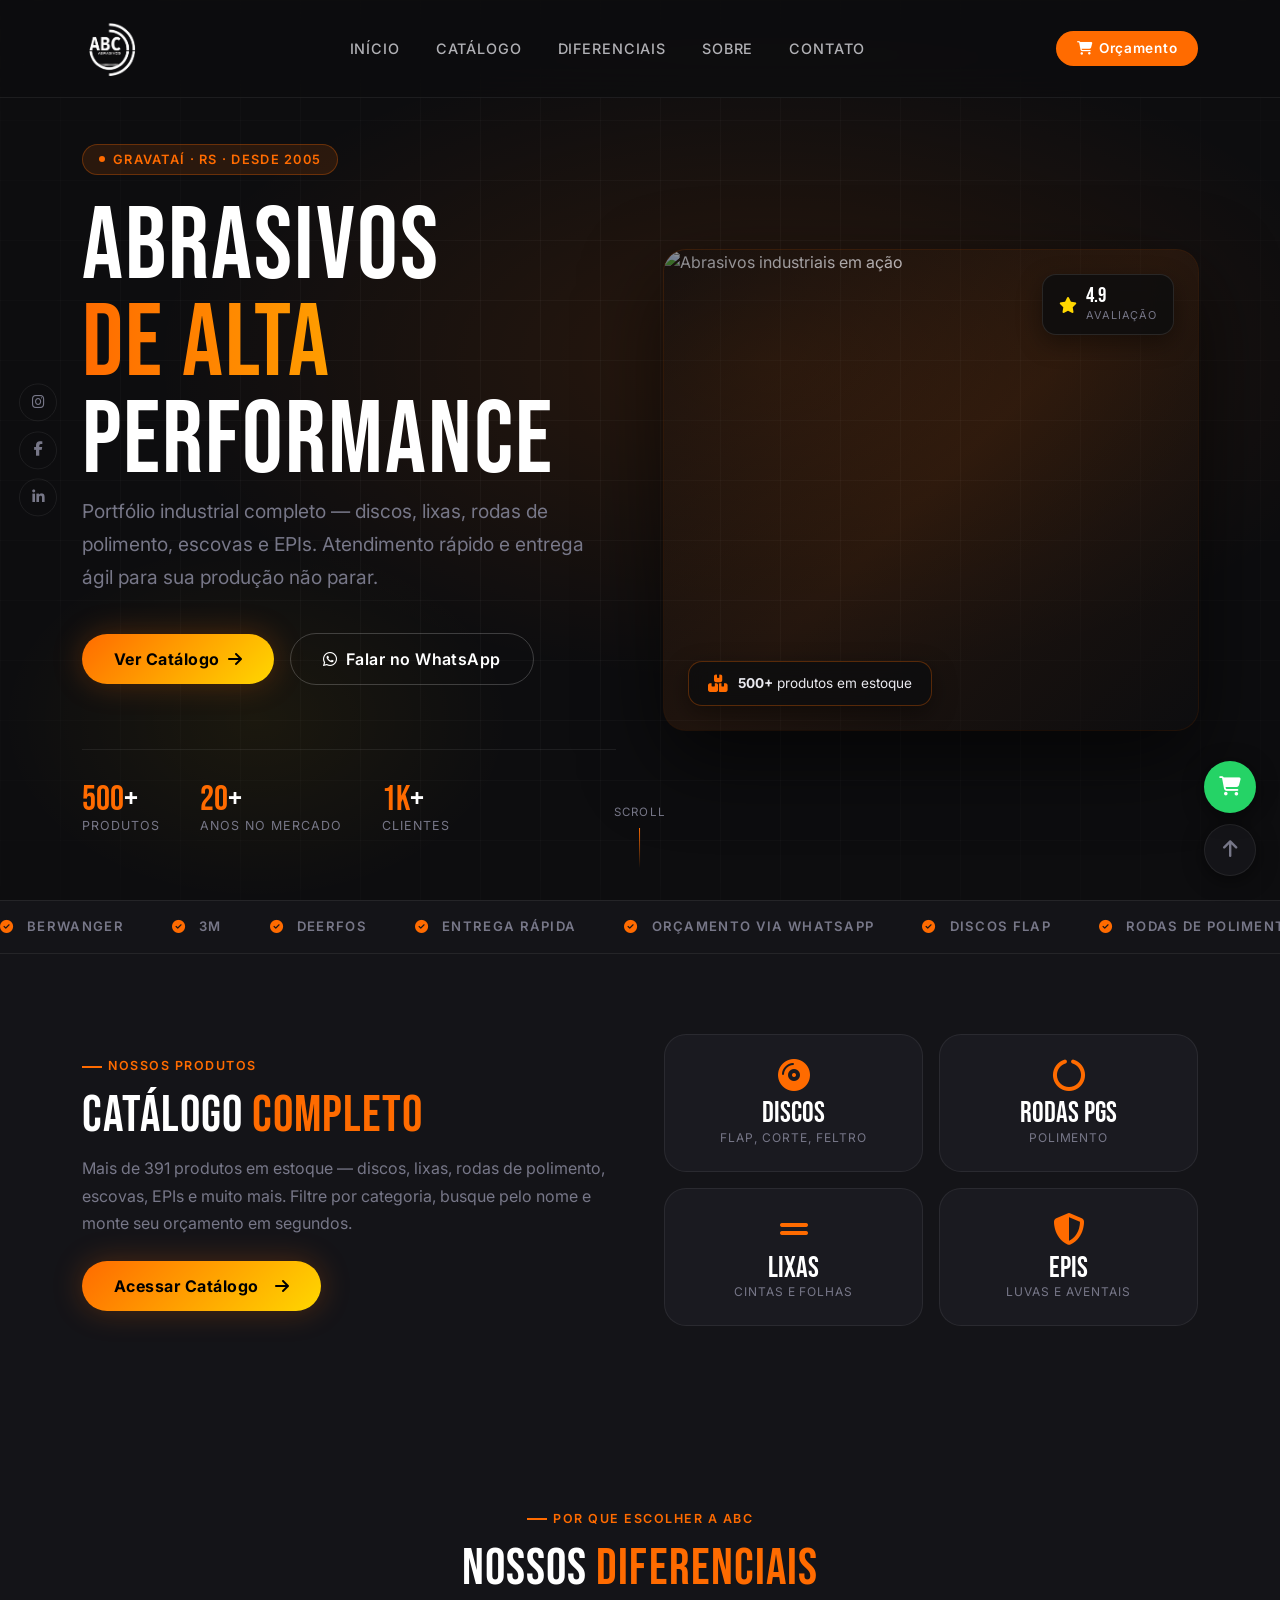
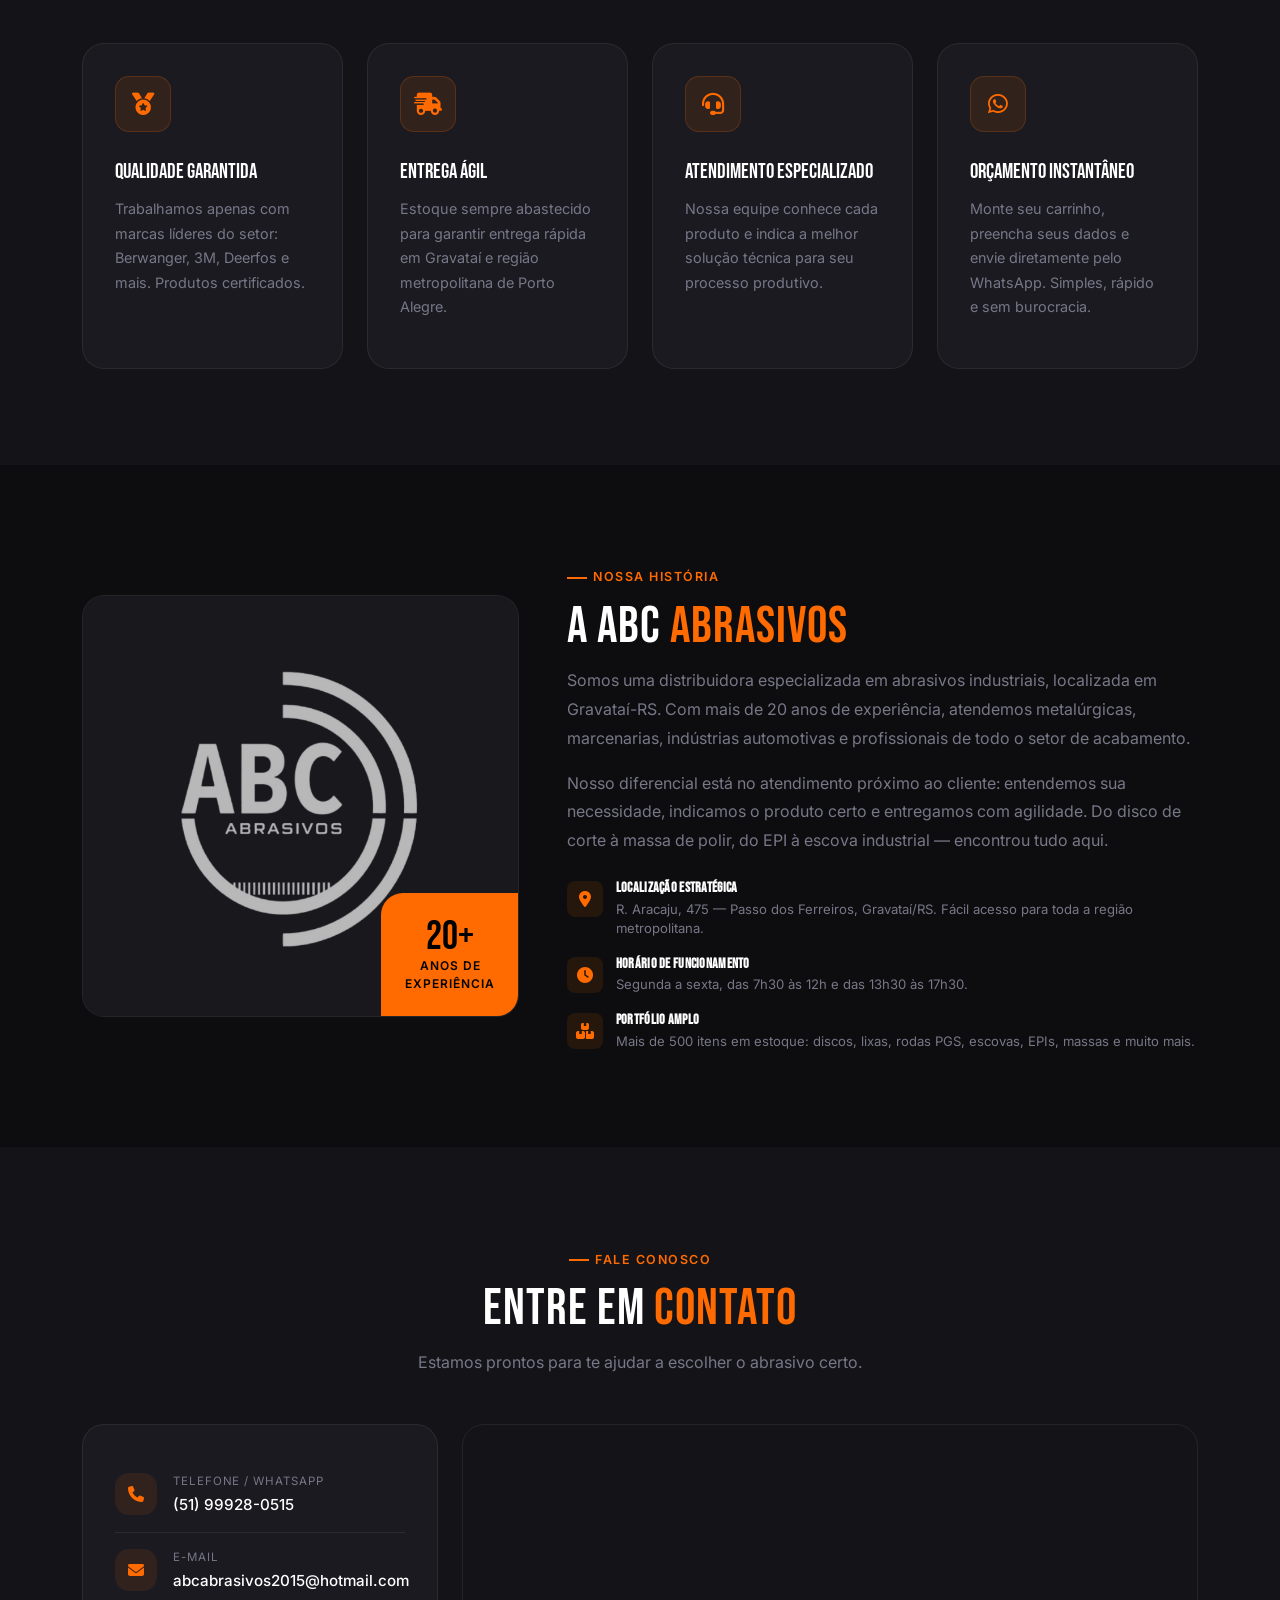
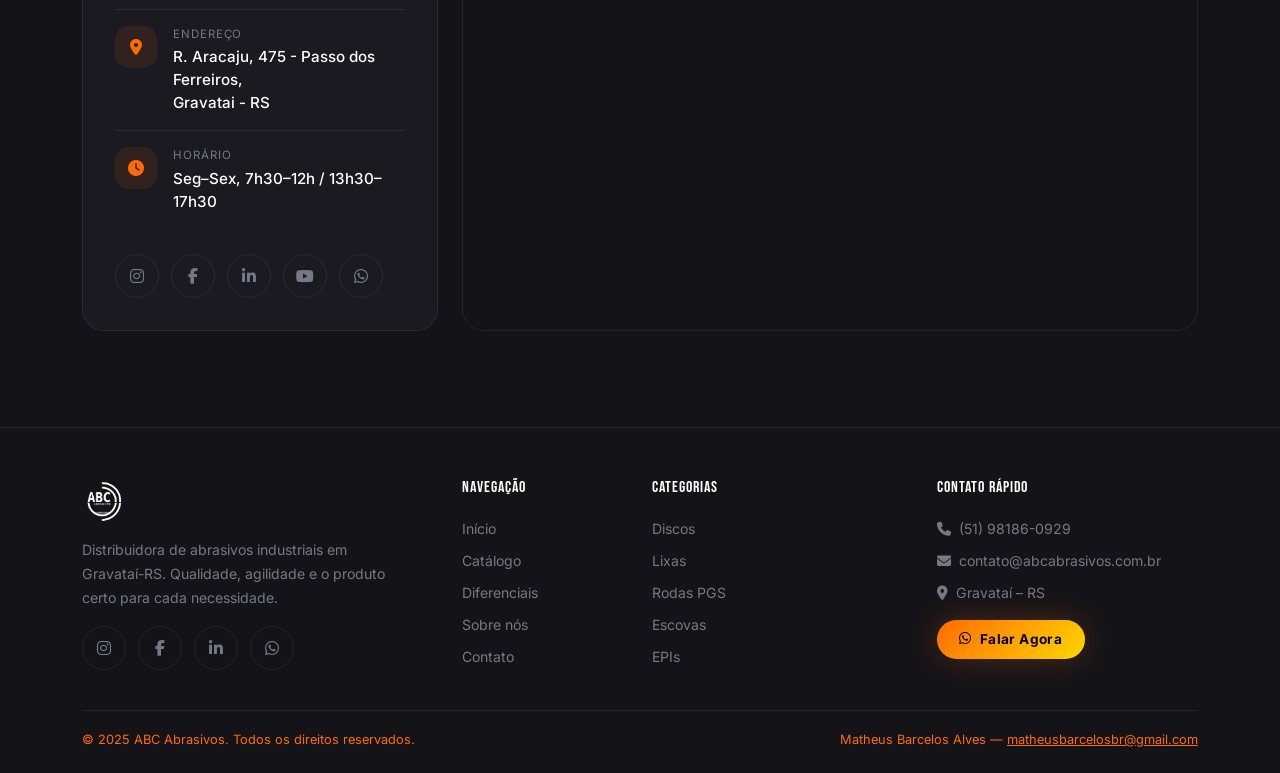
==== index.html @ 448e6baa "update buy" ====
<!DOCTYPE html>
<html lang="pt-BR">
<head>
    <meta charset="UTF-8">
    <meta name="viewport" content="width=device-width, initial-scale=1.0">
    <title>ABC Abrasivos — Soluções em Abrasivos Industriais</title>
    <meta name="description" content="Distribuidora de abrasivos industriais em Gravataí-RS. Discos, lixas, rodas de polimento, escovas, EPIs e massas de polir.">
    <link rel="icon" href="assets/images/logo_favicon.png" type="image/png">

    <!-- Bootstrap 5 -->
    <link href="https://cdn.jsdelivr.net/npm/bootstrap@5.3.2/dist/css/bootstrap.min.css" rel="stylesheet">
    <!-- Font Awesome -->
    <link rel="stylesheet" href="https://cdnjs.cloudflare.com/ajax/libs/font-awesome/6.5.0/css/all.min.css">
    <!-- Google Fonts -->
    <link href="https://fonts.googleapis.com/css2?family=Bebas+Neue&family=Inter:wght@300;400;500;600;700&family=Outfit:wght@400;600;700;800&display=swap" rel="stylesheet">
    <!-- AOS -->

    <!-- Custom -->
    <link rel="stylesheet" href="css/style.css?v=20260430-floating-cart">
</head>
<body>

<!-- ============================================================
     NAVBAR
     ============================================================ -->
<nav class="navbar navbar-expand-lg fixed-top" id="mainNavbar">
    <div class="container">
        <a class="navbar-brand" href="#">
            <img src="assets/images/logo.jpeg" alt="ABC Abrasivos" class="rounded">
        </a>

        <button class="navbar-toggler border-0" type="button" data-bs-toggle="collapse" data-bs-target="#navbarNav" aria-label="Menu">
            <i class="fa-solid fa-bars" style="color:#fff;font-size:1.2rem;"></i>
        </button>

        <div class="collapse navbar-collapse" id="navbarNav">
            <ul class="navbar-nav mx-auto gap-1">
                <li class="nav-item"><a class="nav-link active" href="#">Início</a></li>
                <li class="nav-item"><a class="nav-link" href="catalogo.html">Catálogo</a></li>
                <li class="nav-item"><a class="nav-link" href="#features">Diferenciais</a></li>
                <li class="nav-item"><a class="nav-link" href="#sobre">Sobre</a></li>
                <li class="nav-item"><a class="nav-link" href="#contato">Contato</a></li>
            </ul>
            <button class="nav-cart-btn" data-bs-toggle="modal" data-bs-target="#budgetModal" id="headerBudgetBtn" type="button">
                <i class="fa-solid fa-cart-shopping"></i>
                Orçamento
                <span class="cart-count" id="cartCount">0</span>
            </button>
        </div>
    </div>
</nav>

<!-- ============================================================
     HERO
     ============================================================ -->
<section class="hero-section" id="home">
    <div class="hero-bg"></div>
    <div class="hero-grid"></div>
    <canvas id="heroCanvas"></canvas>

    <div class="container">
        <div class="row align-items-center g-5">
            <!-- Left -->
            <div class="col-lg-6">
                <div class="hero-content">
                    <div class="hero-eyebrow">
                        <span class="dot"></span>
                        Gravataí · RS · Desde 2005
                    </div>
                    <h1 class="hero-title">
                        Abrasivos
                        <span class="line-accent">de Alta</span>
                        Performance
                    </h1>
                    <p class="hero-sub">
                        Portfólio industrial completo — discos, lixas, rodas de polimento, escovas e EPIs.
                        Atendimento rápido e entrega ágil para sua produção não parar.
                    </p>
                    <div class="hero-actions">
                        <a href="catalogo.html" class="btn-fire">
                            Ver Catálogo <i class="fa-solid fa-arrow-right"></i>
                        </a>
                        <a href="#" class="btn-ghost" id="heroWaBtn">
                            <i class="fa-brands fa-whatsapp"></i>
                            Falar no WhatsApp
                        </a>
                    </div>
                    <div class="hero-stats">
                        <div>
                            <div class="hero-stat-num" data-count="500"><span>500</span>+</div>
                            <div class="hero-stat-label">Produtos</div>
                        </div>
                        <div>
                            <div class="hero-stat-num" data-count="20"><span>20</span>+</div>
                            <div class="hero-stat-label">Anos no mercado</div>
                        </div>
                        <div>
                            <div class="hero-stat-num" data-count="1000"><span>1K</span>+</div>
                            <div class="hero-stat-label">Clientes</div>
                        </div>
                    </div>
                </div>
            </div>

            <!-- Right visual: hero photo -->
            <div class="col-lg-6 d-none d-lg-block">
                <div class="hero-photo-wrap">
                    <img src="assets/images/hero_industrial.png" alt="Abrasivos industriais em ação" class="hero-photo">
                    <div class="hero-photo-overlay"></div>
                    <div class="hero-photo-badge">
                        <i class="fa-solid fa-boxes-stacked"></i>
                        <span><strong>500+</strong> produtos em estoque</span>
                    </div>
                    <div class="hero-photo-tag">
                        <i class="fa-solid fa-star" style="color:var(--accent2);"></i>
                        <div>
                            <div style="font-family:var(--font-head);font-size:1.3rem;color:#fff;line-height:1;">4.9</div>
                            <div style="font-size:0.68rem;color:var(--text-muted);text-transform:uppercase;letter-spacing:.08em;">Avaliação</div>
                        </div>
                    </div>
                </div>
            </div>
        </div>
    </div>

    <div class="hero-scroll">
        <span>scroll</span>
        <div class="scroll-line"></div>
    </div>
</section>

<!-- ============================================================
     TICKER
     ============================================================ -->
<div class="ticker-section">
    <div class="ticker-track" id="tickerTrack">
        <span class="ticker-item"><i class="fa-solid fa-circle-check"></i> Berwanger</span>
        <span class="ticker-item"><i class="fa-solid fa-circle-check"></i> 3M</span>
        <span class="ticker-item"><i class="fa-solid fa-circle-check"></i> Deerfos</span>
        <span class="ticker-item"><i class="fa-solid fa-circle-check"></i> Entrega Rápida</span>
        <span class="ticker-item"><i class="fa-solid fa-circle-check"></i> Orçamento via WhatsApp</span>
        <span class="ticker-item"><i class="fa-solid fa-circle-check"></i> Discos Flap</span>
        <span class="ticker-item"><i class="fa-solid fa-circle-check"></i> Rodas de Polimento</span>
        <span class="ticker-item"><i class="fa-solid fa-circle-check"></i> EPIs</span>
        <span class="ticker-item"><i class="fa-solid fa-circle-check"></i> Lixas</span>
        <span class="ticker-item"><i class="fa-solid fa-circle-check"></i> Escovas Industriais</span>
        <!-- duplicado para loop infinito -->
        <span class="ticker-item"><i class="fa-solid fa-circle-check"></i> Berwanger</span>
        <span class="ticker-item"><i class="fa-solid fa-circle-check"></i> 3M</span>
        <span class="ticker-item"><i class="fa-solid fa-circle-check"></i> Deerfos</span>
        <span class="ticker-item"><i class="fa-solid fa-circle-check"></i> Entrega Rápida</span>
        <span class="ticker-item"><i class="fa-solid fa-circle-check"></i> Orçamento via WhatsApp</span>
        <span class="ticker-item"><i class="fa-solid fa-circle-check"></i> Discos Flap</span>
        <span class="ticker-item"><i class="fa-solid fa-circle-check"></i> Rodas de Polimento</span>
        <span class="ticker-item"><i class="fa-solid fa-circle-check"></i> EPIs</span>
        <span class="ticker-item"><i class="fa-solid fa-circle-check"></i> Lixas</span>
        <span class="ticker-item"><i class="fa-solid fa-circle-check"></i> Escovas Industriais</span>
    </div>
</div>

<!-- ============================================================
     CATALOG CTA
     ============================================================ -->
<section id="catalogo" style="padding:5rem 0;background:var(--bg-card);">
    <div class="container">
        <div class="row align-items-center g-5">
            <div class="col-lg-6">
                <div class="section-badge">Nossos produtos</div>
                <h2 class="section-title">Catálogo <span class="highlight">Completo</span></h2>
                <p class="section-desc mb-4">Mais de 391 produtos em estoque — discos, lixas, rodas de polimento, escovas, EPIs e muito mais. Filtre por categoria, busque pelo nome e monte seu orçamento em segundos.</p>
                <a href="catalogo.html" class="btn-fire" style="display:inline-flex;">
                    Acessar Catálogo <i class="fa-solid fa-arrow-right ms-2"></i>
                </a>
            </div>
            <div class="col-lg-6">
                <div class="row g-3">
                    <div class="col-6">
                        <div style="background:var(--bg-surface);border:1px solid var(--border);border-radius:var(--radius-lg);padding:1.5rem;text-align:center;">
                            <i class="fa-solid fa-compact-disc" style="font-size:2rem;color:var(--accent);margin-bottom:.6rem;"></i>
                            <div style="font-family:var(--font-head);font-size:1.8rem;color:#fff;line-height:1;">Discos</div>
                            <div style="font-size:.75rem;color:var(--text-muted);text-transform:uppercase;letter-spacing:.08em;">Flap, corte, feltro</div>
                        </div>
                    </div>
                    <div class="col-6">
                        <div style="background:var(--bg-surface);border:1px solid var(--border);border-radius:var(--radius-lg);padding:1.5rem;text-align:center;">
                            <i class="fa-solid fa-circle-notch" style="font-size:2rem;color:var(--accent);margin-bottom:.6rem;"></i>
                            <div style="font-family:var(--font-head);font-size:1.8rem;color:#fff;line-height:1;">Rodas PGS</div>
                            <div style="font-size:.75rem;color:var(--text-muted);text-transform:uppercase;letter-spacing:.08em;">Polimento</div>
                        </div>
                    </div>
                    <div class="col-6">
                        <div style="background:var(--bg-surface);border:1px solid var(--border);border-radius:var(--radius-lg);padding:1.5rem;text-align:center;">
                            <i class="fa-solid fa-grip-lines" style="font-size:2rem;color:var(--accent);margin-bottom:.6rem;"></i>
                            <div style="font-family:var(--font-head);font-size:1.8rem;color:#fff;line-height:1;">Lixas</div>
                            <div style="font-size:.75rem;color:var(--text-muted);text-transform:uppercase;letter-spacing:.08em;">Cintas e folhas</div>
                        </div>
                    </div>
                    <div class="col-6">
                        <div style="background:var(--bg-surface);border:1px solid var(--border);border-radius:var(--radius-lg);padding:1.5rem;text-align:center;">
                            <i class="fa-solid fa-shield-halved" style="font-size:2rem;color:var(--accent);margin-bottom:.6rem;"></i>
                            <div style="font-family:var(--font-head);font-size:1.8rem;color:#fff;line-height:1;">EPIs</div>
                            <div style="font-size:.75rem;color:var(--text-muted);text-transform:uppercase;letter-spacing:.08em;">Luvas e aventais</div>
                        </div>
                    </div>
                </div>
            </div>
        </div>
    </div>
</section>

<!-- ============================================================
     FEATURES
     ============================================================ -->
<section id="features">
    <div class="container">
        <div class="text-center section-header">
            <div class="section-badge justify-content-center">Por que escolher a ABC</div>
            <h2 class="section-title">Nossos <span class="highlight">Diferenciais</span></h2>
        </div>
        <div class="row g-4">
            <div class="col-md-6 col-lg-3">
                <div class="feature-card">
                    <div class="feature-icon"><i class="fa-solid fa-medal"></i></div>
                    <div class="feature-title">Qualidade Garantida</div>
                    <p class="feature-desc">Trabalhamos apenas com marcas líderes do setor: Berwanger, 3M, Deerfos e mais. Produtos certificados.</p>
                </div>
            </div>
            <div class="col-md-6 col-lg-3">
                <div class="feature-card">
                    <div class="feature-icon"><i class="fa-solid fa-truck-fast"></i></div>
                    <div class="feature-title">Entrega Ágil</div>
                    <p class="feature-desc">Estoque sempre abastecido para garantir entrega rápida em Gravataí e região metropolitana de Porto Alegre.</p>
                </div>
            </div>
            <div class="col-md-6 col-lg-3">
                <div class="feature-card">
                    <div class="feature-icon"><i class="fa-solid fa-headset"></i></div>
                    <div class="feature-title">Atendimento Especializado</div>
                    <p class="feature-desc">Nossa equipe conhece cada produto e indica a melhor solução técnica para seu processo produtivo.</p>
                </div>
            </div>
            <div class="col-md-6 col-lg-3">
                <div class="feature-card">
                    <div class="feature-icon"><i class="fa-brands fa-whatsapp"></i></div>
                    <div class="feature-title">Orçamento Instantâneo</div>
                    <p class="feature-desc">Monte seu carrinho, preencha seus dados e envie diretamente pelo WhatsApp. Simples, rápido e sem burocracia.</p>
                </div>
            </div>
        </div>
    </div>
</section>

<!-- ============================================================
     ABOUT
     ============================================================ -->
<section id="sobre">
    <div class="container">
        <div class="row align-items-center g-5">
            <div class="col-lg-5">
                <div class="about-visual">
                    <img src="assets/images/logo.jpeg" alt="ABC Abrasivos" class="about-img-main" style="object-fit:contain;background:#1a1a20;padding:2rem;">
                    <div class="about-badge">
                        <div class="about-badge-num">20+</div>
                        <div class="about-badge-label">Anos de<br>experiência</div>
                    </div>
                </div>
            </div>
            <div class="col-lg-7">
                <div class="about-text">
                    <div class="section-badge">Nossa história</div>
                    <h2 class="section-title">A ABC <span class="highlight">Abrasivos</span></h2>
                    <p>Somos uma distribuidora especializada em abrasivos industriais, localizada em Gravataí-RS. Com mais de 20 anos de experiência, atendemos metalúrgicas, marcenarias, indústrias automotivas e profissionais de todo o setor de acabamento.</p>
                    <p>Nosso diferencial está no atendimento próximo ao cliente: entendemos sua necessidade, indicamos o produto certo e entregamos com agilidade. Do disco de corte à massa de polir, do EPI à escova industrial — encontrou tudo aqui.</p>
                    <div class="about-highlights">
                        <div class="about-highlight-item">
                            <div class="ahi-icon"><i class="fa-solid fa-location-dot"></i></div>
                            <div class="ahi-text">
                                <h6>Localização estratégica</h6>
                                <p>R. Aracaju, 475 — Passo dos Ferreiros, Gravataí/RS. Fácil acesso para toda a região metropolitana.</p>
                            </div>
                        </div>
                        <div class="about-highlight-item">
                            <div class="ahi-icon"><i class="fa-solid fa-clock"></i></div>
                            <div class="ahi-text">
                                <h6>Horário de funcionamento</h6>
                                <p>Segunda a sexta, das 7h30 às 12h e das 13h30 às 17h30.</p>
                            </div>
                        </div>
                        <div class="about-highlight-item">
                            <div class="ahi-icon"><i class="fa-solid fa-boxes-stacked"></i></div>
                            <div class="ahi-text">
                                <h6>Portfólio amplo</h6>
                                <p>Mais de 500 itens em estoque: discos, lixas, rodas PGS, escovas, EPIs, massas e muito mais.</p>
                            </div>
                        </div>
                    </div>
                </div>
            </div>
        </div>
    </div>
</section>

<!-- ============================================================
     CONTACT
     ============================================================ -->
<section id="contato">
    <div class="container">
        <div class="text-center section-header">
            <div class="section-badge justify-content-center">Fale conosco</div>
            <h2 class="section-title">Entre em <span class="highlight">Contato</span></h2>
            <p class="section-desc mx-auto">Estamos prontos para te ajudar a escolher o abrasivo certo.</p>
        </div>

        <div class="row g-4">
            <!-- Contact info -->
            <div class="col-lg-4">
                <div class="contact-card h-100">
                    <div class="contact-item">
                        <div class="ci-icon"><i class="fa-solid fa-phone"></i></div>
                        <div>
                            <div class="ci-label">Telefone / WhatsApp</div>
                            <div class="ci-value">
                                <a href="tel:+5551999280515" id="phoneLinkContact">(51) 99928-0515</a>
                            </div>
                        </div>
                    </div>
                    <div class="contact-item">
                        <div class="ci-icon"><i class="fa-solid fa-envelope"></i></div>
                        <div>
                            <div class="ci-label">E-mail</div>
                            <div class="ci-value">
                                <a href="mailto:abcabrasivos2015@hotmail.com" id="emailLinkContact">abcabrasivos2015@hotmail.com</a>
                            </div>
                        </div>
                    </div>
                    <div class="contact-item">
                        <div class="ci-icon"><i class="fa-solid fa-location-dot"></i></div>
                        <div>
                            <div class="ci-label">Endereço</div>
                            <div class="ci-value" id="addressContact">R. Aracaju, 475 — Passo dos Ferreiros,<br>Gravataí - RS</div>
                        </div>
                    </div>
                    <div class="contact-item" style="border:none">
                        <div class="ci-icon"><i class="fa-solid fa-clock"></i></div>
                        <div>
                            <div class="ci-label">Horário</div>
                            <div class="ci-value">Seg–Sex, 7h30–12h / 13h30–17h30</div>
                        </div>
                    </div>

                    <!-- Social -->
                    <div class="social-row">
                        <a href="#" class="social-btn instagram" id="instaLink" target="_blank" rel="noopener" title="Instagram">
                            <i class="fa-brands fa-instagram"></i>
                        </a>
                        <a href="#" class="social-btn facebook" id="fbLink" target="_blank" rel="noopener" title="Facebook">
                            <i class="fa-brands fa-facebook-f"></i>
                        </a>
                        <a href="#" class="social-btn linkedin" id="liLink" target="_blank" rel="noopener" title="LinkedIn">
                            <i class="fa-brands fa-linkedin-in"></i>
                        </a>
                        <a href="#" class="social-btn youtube" id="ytLink" target="_blank" rel="noopener" title="YouTube">
                            <i class="fa-brands fa-youtube"></i>
                        </a>
                        <a href="#" class="social-btn whatsapp" id="waContactLink" target="_blank" rel="noopener" title="WhatsApp">
                            <i class="fa-brands fa-whatsapp"></i>
                        </a>
                    </div>
                </div>
            </div>

            <!-- Map -->
            <div class="col-lg-8">
                <div class="contact-map" style="height:100%;min-height:360px;">
                    <iframe
                        id="contactMapIframe"
                        title="Localização ABC Abrasivos"
                        loading="lazy"
                        referrerpolicy="no-referrer-when-downgrade"
                        style="width:100%;height:100%;min-height:360px;border:none;">
                    </iframe>
                </div>
            </div>
        </div>
    </div>
</section>

<!-- ============================================================
     FOOTER
     ============================================================ -->
<footer>
    <div class="container">
        <div class="row g-4">
            <div class="col-lg-4 col-md-6">
                <div class="footer-logo">
                    <img src="assets/images/logo.jpeg" alt="ABC Abrasivos" class="rounded">
                </div>
                <p class="footer-desc">Distribuidora de abrasivos industriais em Gravataí-RS. Qualidade, agilidade e o produto certo para cada necessidade.</p>
                <div class="social-row mt-3">
                    <a href="#" class="social-btn instagram" id="footerInstaLink" target="_blank" rel="noopener"><i class="fa-brands fa-instagram"></i></a>
                    <a href="#" class="social-btn facebook" id="footerFbLink" target="_blank" rel="noopener"><i class="fa-brands fa-facebook-f"></i></a>
                    <a href="#" class="social-btn linkedin" id="footerLiLink" target="_blank" rel="noopener"><i class="fa-brands fa-linkedin-in"></i></a>
                    <a href="#" class="social-btn whatsapp" id="footerWaLink" target="_blank" rel="noopener"><i class="fa-brands fa-whatsapp"></i></a>
                </div>
            </div>
            <div class="col-lg-2 col-md-6 col-6">
                <div class="footer-heading">Navegação</div>
                <ul class="footer-links">
                    <li><a href="#">Início</a></li>
                    <li><a href="#catalogo">Catálogo</a></li>
                    <li><a href="#features">Diferenciais</a></li>
                    <li><a href="#sobre">Sobre nós</a></li>
                    <li><a href="#contato">Contato</a></li>
                </ul>
            </div>
            <div class="col-lg-3 col-md-6 col-6">
                <div class="footer-heading">Categorias</div>
                <ul class="footer-links" id="footerCatList">
                    <li><a href="#catalogo">Discos</a></li>
                    <li><a href="#catalogo">Lixas</a></li>
                    <li><a href="#catalogo">Rodas PGS</a></li>
                    <li><a href="#catalogo">Escovas</a></li>
                    <li><a href="#catalogo">EPIs</a></li>
                </ul>
            </div>
            <div class="col-lg-3 col-md-6">
                <div class="footer-heading">Contato Rápido</div>
                <ul class="footer-links">
                    <li><a href="tel:+5551981860929" id="footerPhone"><i class="fa-solid fa-phone me-2"></i>(51) 98186-0929</a></li>
                    <li><a href="mailto:contato@abcabrasivos.com.br" id="footerEmail"><i class="fa-solid fa-envelope me-2"></i>contato@abcabrasivos.com.br</a></li>
                    <li><a href="#contato"><i class="fa-solid fa-location-dot me-2"></i>Gravataí – RS</a></li>
                </ul>
                <a href="#" class="btn-fire mt-3 d-inline-flex" id="footerWaBtn" style="font-size:0.85rem;padding:0.6rem 1.4rem;">
                    <i class="fa-brands fa-whatsapp"></i> Falar Agora
                </a>
            </div>
        </div>

        <div class="footer-bottom">
            <span>© 2025 ABC Abrasivos. Todos os direitos reservados.</span>
            <span>Matheus Barcelos Alves — <a href="mailto:matheusbarcelosbr@gmail.com" style="color:inherit;text-decoration:underline;">matheusbarcelosbr@gmail.com</a></span>
        </div>
    </div>
</footer>

<!-- ============================================================
     BUDGET MODAL
     ============================================================ -->
<div class="modal fade" id="budgetModal" tabindex="-1" aria-labelledby="budgetModalLabel" aria-hidden="true">
    <div class="modal-dialog modal-lg modal-dialog-scrollable">
        <div class="modal-content">
            <div class="modal-header">
                <h5 class="modal-title" id="budgetModalLabel">
                    <i class="fa-solid fa-cart-shopping text-accent me-2"></i> Meu Orçamento
                </h5>
                <button type="button" class="btn-close" data-bs-dismiss="modal" aria-label="Fechar"></button>
            </div>
            <div class="modal-body">
                <!-- Customer form -->
                <div class="customer-form mb-4">
                    <div class="row g-3">
                        <div class="col-md-6">
                            <label class="form-label">Seu nome</label>
                            <input type="text" class="form-control" id="customerName" placeholder="Nome completo">
                        </div>
                        <div class="col-md-6">
                            <label class="form-label">Empresa (opcional)</label>
                            <input type="text" class="form-control" id="customerCompany" placeholder="Empresa">
                        </div>
                        <div class="col-12">
                            <label class="form-label">Observações</label>
                            <textarea class="form-control" id="customerObs" rows="2" placeholder="Prazo, quantidade especial, dúvidas..."></textarea>
                        </div>
                    </div>
                </div>

                <!-- Cart items -->
                <div id="cartItemsList">
                    <p class="text-center" style="color:var(--text-muted);padding:2rem 0;">
                        <i class="fa-solid fa-cart-shopping d-block mb-2" style="font-size:2rem;color:var(--text-dim);"></i>
                        Seu orçamento está vazio.<br>Adicione produtos do catálogo.
                    </p>
                </div>
            </div>
            <div class="modal-footer flex-column gap-3">
                <div class="d-flex justify-content-between align-items-center w-100">
                    <button type="button" class="btn-ghost" id="clearCartBtn" style="font-size:0.8rem;padding:0.4rem 1rem;">
                        <i class="fa-solid fa-trash-can me-1"></i> Limpar tudo
                    </button>
                    <div class="budget-total" id="budgetTotal">
                        Total: <span>R$ 0,00</span>
                    </div>
                </div>
                <button class="btn-wa-send" id="sendWaBtn">
                    <i class="fa-brands fa-whatsapp" style="font-size:1.2rem;"></i>
                    Enviar Orçamento pelo WhatsApp
                </button>
            </div>
        </div>
    </div>
</div>

<!-- ============================================================
     FLOATING BUTTONS
     ============================================================ -->
<div class="floating-actions">
    <button class="fab fab-wa fab-budget" id="fabBudget" type="button" data-bs-toggle="modal" data-bs-target="#budgetModal" title="Meu orçamento">
        <i class="fa-solid fa-cart-shopping"></i>
        <span class="cart-count fab-cart-count" id="fabCartCount">0</span>
    </button>
    <button class="fab fab-up" id="fabUp" title="Voltar ao topo" onclick="window.scrollTo({top:0,behavior:'smooth'})">
        <i class="fa-solid fa-arrow-up"></i>
    </button>
</div>

<!-- Social sidebar (desktop) -->
<div class="social-sidebar">
    <a href="#" class="social-btn instagram" id="sideInsta" target="_blank" rel="noopener" title="Instagram"><i class="fa-brands fa-instagram"></i></a>
    <a href="#" class="social-btn facebook" id="sideFb" target="_blank" rel="noopener" title="Facebook"><i class="fa-brands fa-facebook-f"></i></a>
    <a href="#" class="social-btn linkedin" id="sideLi" target="_blank" rel="noopener" title="LinkedIn"><i class="fa-brands fa-linkedin-in"></i></a>
</div>

<!-- Toast container -->
<div id="toast-container"></div>

<!-- ============================================================
     SCRIPTS
     ============================================================ -->
<script src="https://cdn.jsdelivr.net/npm/bootstrap@5.3.2/dist/js/bootstrap.bundle.min.js"></script>

<script src="js/config.js"></script>
<script src="js/data.js?v=20260430-product-numbers"></script>
<script src="js/app.js?v=20260430-floating-cart"></script>
</body>
</html>
---- css/style.css ----
/* =====================================================
   ABC ABRASIVOS — DARK INDUSTRIAL EDITION
   ===================================================== */
:root {
    --bg-deep:        #0D0D0F;
    --bg-card:        #141418;
    --bg-surface:     #1A1A20;
    --border:         rgba(255,255,255,0.07);
    --accent:         #FF6B00;
    --accent-bright:  #FF8C00;
    --accent-glow:    rgba(255,107,0,0.25);
    --accent2:        #FFD700;
    --green:          #25D366;
    --text:           #E8E8EE;
    --text-muted:     #777788;
    --text-dim:       #444455;
    --radius:         14px;
    --radius-lg:      22px;
    --font-head:      'Bebas Neue', 'Outfit', sans-serif;
    --font-body:      'Inter', sans-serif;
    --transition:     all 0.3s cubic-bezier(0.4,0,0.2,1);
}

/* ── Reset & base ── */
*, *::before, *::after { box-sizing: border-box; }
html { scroll-behavior: smooth; scroll-padding-top: 76px; }
body {
    font-family: var(--font-body);
    background: var(--bg-deep);
    color: var(--text);
    margin: 0;
    overflow-x: hidden;
}
h1,h2,h3,h4,h5,h6 { font-family: var(--font-head); letter-spacing: 0.02em; }
a { text-decoration: none; }
img { max-width: 100%; display: block; }

/* ── Scrollbar ── */
::-webkit-scrollbar { width: 6px; }
::-webkit-scrollbar-track { background: var(--bg-deep); }
::-webkit-scrollbar-thumb { background: var(--accent); border-radius: 3px; }

/* =====================================================
   NAVBAR
   ===================================================== */
#mainNavbar {
    background: rgba(13,13,15,0.85);
    backdrop-filter: blur(20px);
    -webkit-backdrop-filter: blur(20px);
    border-bottom: 1px solid var(--border);
    padding: 0.6rem 0;
    transition: var(--transition);
    z-index: 1050;
}
#mainNavbar.scrolled {
    background: rgba(13,13,15,0.98);
    box-shadow: 0 4px 40px rgba(0,0,0,0.6);
}
.navbar-brand img { height: 68px; width: auto; border-radius: 8px; }
.nav-link {
    color: rgba(232,232,238,0.75) !important;
    font-weight: 500;
    font-size: 0.9rem;
    letter-spacing: 0.06em;
    text-transform: uppercase;
    padding: 0.5rem 1rem !important;
    transition: var(--transition);
    position: relative;
}
.nav-link::after {
    content: '';
    position: absolute;
    bottom: 0; left: 50%;
    width: 0; height: 2px;
    background: var(--accent);
    transition: var(--transition);
    transform: translateX(-50%);
}
.nav-link:hover, .nav-link.active {
    color: #fff !important;
}
.nav-link:hover::after, .nav-link.active::after { width: 60%; }

/* Cart button */
.nav-cart-btn {
    background: var(--accent);
    color: #fff !important;
    border: none;
    border-radius: 50px;
    padding: 0.45rem 1.3rem !important;
    font-weight: 600;
    font-size: 0.85rem;
    letter-spacing: 0.05em;
    transition: var(--transition);
    display: flex; align-items: center; gap: 0.4rem;
}
.nav-cart-btn:hover {
    background: var(--accent-bright);
    box-shadow: 0 0 20px var(--accent-glow);
    transform: translateY(-1px);
}
.nav-cart-btn .cart-count {
    background: #fff;
    color: var(--accent);
    border-radius: 50%;
    width: 20px; height: 20px;
    font-size: 0.7rem;
    display: flex; align-items: center; justify-content: center;
    font-weight: 700;
    line-height: 1;
}

/* =====================================================
   HERO
   ===================================================== */
.hero-section {
    position: relative;
    min-height: 100vh;
    display: flex;
    align-items: center;
    overflow: hidden;
    background: var(--bg-deep);
    padding-top: 80px;
}
.hero-bg {
    position: absolute;
    inset: 0;
    background:
        radial-gradient(ellipse 80% 60% at 60% 40%, rgba(255,107,0,0.12) 0%, transparent 60%),
        radial-gradient(ellipse 40% 40% at 20% 80%, rgba(255,200,0,0.06) 0%, transparent 50%);
}
.hero-grid {
    position: absolute;
    inset: 0;
    background-image:
        linear-gradient(rgba(255,255,255,0.03) 1px, transparent 1px),
        linear-gradient(90deg, rgba(255,255,255,0.03) 1px, transparent 1px);
    background-size: 60px 60px;
    mask-image: radial-gradient(ellipse 80% 80% at 50% 50%, black 30%, transparent 100%);
}
#heroCanvas {
    position: absolute;
    inset: 0;
    width: 100%;
    height: 100%;
    pointer-events: none;
}
.hero-content {
    position: relative;
    z-index: 2;
}
.hero-eyebrow {
    display: inline-flex;
    align-items: center;
    gap: 0.5rem;
    background: rgba(255,107,0,0.12);
    border: 1px solid rgba(255,107,0,0.3);
    color: var(--accent);
    padding: 0.3rem 1rem;
    border-radius: 50px;
    font-size: 0.8rem;
    font-weight: 600;
    letter-spacing: 0.1em;
    text-transform: uppercase;
    margin-bottom: 1.5rem;
}
.hero-eyebrow .dot {
    width: 6px; height: 6px;
    border-radius: 50%;
    background: var(--accent);
    animation: pulse-dot 1.5s infinite;
}
@keyframes pulse-dot {
    0%,100% { opacity: 1; transform: scale(1); }
    50% { opacity: 0.5; transform: scale(0.7); }
}
.hero-title {
    font-family: var(--font-head);
    font-size: clamp(3rem, 8vw, 7rem);
    line-height: 0.95;
    color: #fff;
    margin-bottom: 0.3rem;
}
.hero-title .line-accent {
    display: block;
    background: linear-gradient(90deg, var(--accent), var(--accent2));
    -webkit-background-clip: text;
    -webkit-text-fill-color: transparent;
    background-clip: text;
}
.hero-sub {
    font-size: clamp(1rem, 2vw, 1.2rem);
    color: var(--text-muted);
    line-height: 1.7;
    max-width: 520px;
    margin-bottom: 2.5rem;
}
.hero-actions { display: flex; gap: 1rem; flex-wrap: wrap; align-items: center; }
.btn-fire {
    background: linear-gradient(135deg, var(--accent), var(--accent2));
    color: #000;
    font-weight: 700;
    font-size: 1rem;
    padding: 0.8rem 2rem;
    border-radius: 50px;
    border: none;
    cursor: pointer;
    transition: var(--transition);
    display: inline-flex; align-items: center; gap: 0.5rem;
    box-shadow: 0 0 30px var(--accent-glow);
    letter-spacing: 0.03em;
}
.btn-fire:hover {
    transform: translateY(-3px) scale(1.03);
    box-shadow: 0 0 50px rgba(255,107,0,0.5);
    color: #000;
}
.btn-ghost {
    background: transparent;
    color: #fff;
    font-weight: 600;
    font-size: 1rem;
    padding: 0.8rem 2rem;
    border-radius: 50px;
    border: 1px solid rgba(255,255,255,0.2);
    cursor: pointer;
    transition: var(--transition);
    display: inline-flex; align-items: center; gap: 0.5rem;
    letter-spacing: 0.03em;
}
.btn-ghost:hover {
    border-color: var(--accent);
    color: var(--accent);
    background: rgba(255,107,0,0.05);
}
.hero-stats {
    display: flex;
    gap: 2.5rem;
    margin-top: 4rem;
    padding-top: 2rem;
    border-top: 1px solid var(--border);
}
.hero-stat-num {
    font-family: var(--font-head);
    font-size: 2.2rem;
    color: #fff;
    line-height: 1;
}
.hero-stat-num span { color: var(--accent); }
.hero-stat-label {
    font-size: 0.78rem;
    color: var(--text-muted);
    text-transform: uppercase;
    letter-spacing: 0.08em;
}
.hero-visual {
    position: relative;
    display: flex;
    align-items: center;
    justify-content: center;
}
.hero-ring {
    position: absolute;
    border-radius: 50%;
    border: 1px solid;
    animation: spin-slow linear infinite;
}
.hero-ring-1 {
    width: 400px; height: 400px;
    border-color: rgba(255,107,0,0.15);
    animation-duration: 20s;
}
.hero-ring-2 {
    width: 300px; height: 300px;
    border-color: rgba(255,107,0,0.08);
    animation-duration: 15s;
    animation-direction: reverse;
}
.hero-ring-3 {
    width: 500px; height: 500px;
    border-color: rgba(255,200,0,0.05);
    animation-duration: 30s;
}
@keyframes spin-slow { to { transform: rotate(360deg); } }
.hero-product-showcase {
    position: relative;
    z-index: 2;
    width: 220px; height: 220px;
    background: var(--bg-card);
    border-radius: 50%;
    border: 2px solid rgba(255,107,0,0.3);
    box-shadow:
        0 0 60px rgba(255,107,0,0.2),
        inset 0 0 40px rgba(255,107,0,0.05);
    display: flex;
    align-items: center;
    justify-content: center;
    overflow: hidden;
}
.hero-product-showcase img {
    width: 180px; height: 180px;
    object-fit: contain;
    filter: drop-shadow(0 0 20px rgba(255,107,0,0.4));
}
.hero-floating-card {
    position: absolute;
    background: var(--bg-card);
    border: 1px solid var(--border);
    border-radius: var(--radius);
    padding: 0.8rem 1.2rem;
    font-size: 0.8rem;
    color: var(--text);
    box-shadow: 0 8px 30px rgba(0,0,0,0.4);
    z-index: 3;
    animation: float 3s ease-in-out infinite;
}
.hero-floating-card.card-1 { top: 5%; right: -10%; animation-delay: 0s; }
.hero-floating-card.card-2 { bottom: 10%; left: -15%; animation-delay: 1.5s; }
@keyframes float {
    0%,100% { transform: translateY(0); }
    50% { transform: translateY(-10px); }
}
.hero-floating-card .fc-icon { color: var(--accent); font-size: 1.2rem; }
.hero-floating-card .fc-value { font-family: var(--font-head); font-size: 1.4rem; color: #fff; }
.hero-floating-card .fc-label { color: var(--text-muted); font-size: 0.72rem; text-transform: uppercase; letter-spacing: 0.08em; }

/* ── Hero Photo ── */
.hero-photo-wrap {
    position: relative;
    border-radius: var(--radius-lg);
    overflow: hidden;
    height: 480px;
    box-shadow: 0 30px 80px rgba(0,0,0,0.6), 0 0 0 1px rgba(255,107,0,0.15);
}
.hero-photo {
    width: 100%; height: 100%;
    object-fit: cover;
    object-position: center;
    display: block;
}
.hero-photo-overlay {
    position: absolute;
    inset: 0;
    background: linear-gradient(
        135deg,
        rgba(13,13,15,0.45) 0%,
        rgba(255,107,0,0.08) 50%,
        rgba(13,13,15,0.6) 100%
    );
}
.hero-photo-badge {
    position: absolute;
    bottom: 1.5rem; left: 1.5rem;
    background: rgba(13,13,15,0.85);
    backdrop-filter: blur(12px);
    border: 1px solid rgba(255,107,0,0.3);
    border-radius: var(--radius);
    padding: 0.7rem 1.2rem;
    display: flex; align-items: center; gap: 0.6rem;
    font-size: 0.85rem; color: var(--text);
    box-shadow: 0 8px 24px rgba(0,0,0,0.4);
}
.hero-photo-badge i { color: var(--accent); font-size: 1.1rem; }
.hero-photo-tag {
    position: absolute;
    top: 1.5rem; right: 1.5rem;
    background: rgba(13,13,15,0.85);
    backdrop-filter: blur(12px);
    border: 1px solid rgba(255,255,255,0.1);
    border-radius: var(--radius);
    padding: 0.7rem 1rem;
    display: flex; align-items: center; gap: 0.6rem;
    box-shadow: 0 8px 24px rgba(0,0,0,0.4);
}

/* ── Hero Mosaic ── */
.hero-mosaic {
    position: relative;
    padding: 1rem;
}
.hero-mosaic-grid {
    display: grid;
    grid-template-columns: 1fr 1fr;
    grid-template-rows: 1fr 1fr;
    gap: 1rem;
    height: 420px;
}
.mosaic-card {
    background: var(--bg-card);
    border: 1px solid rgba(255,107,0,0.15);
    border-radius: var(--radius-lg);
    display: flex;
    flex-direction: column;
    align-items: center;
    justify-content: center;
    gap: 0.6rem;
    padding: 1.2rem;
    position: relative;
    overflow: hidden;
    cursor: default;
    transition: var(--transition);
}
.mosaic-card:hover {
    border-color: rgba(255,107,0,0.5);
    transform: translateY(-4px);
    box-shadow: 0 12px 40px rgba(0,0,0,0.4), 0 0 20px rgba(255,107,0,0.1);
}
.mosaic-card.mosaic-large {
    grid-row: 1 / 3;
    height: 100%;
}
.mosaic-glow {
    position: absolute;
    inset: 0;
    background: radial-gradient(circle at 50% 80%, rgba(255,107,0,0.07) 0%, transparent 70%);
    pointer-events: none;
    opacity: 0;
    transition: var(--transition);
}
.mosaic-card:hover .mosaic-glow { opacity: 1; }
.mosaic-card img {
    width: 100%;
    max-width: 140px;
    height: 140px;
    object-fit: contain;
    filter: drop-shadow(0 4px 12px rgba(0,0,0,0.5));
    transition: transform 0.4s ease;
}
.mosaic-card.mosaic-large img { max-width: 180px; height: 180px; }
.mosaic-card:hover img { transform: scale(1.08); }
.mosaic-label {
    font-size: 0.72rem;
    font-weight: 700;
    letter-spacing: 0.12em;
    text-transform: uppercase;
    color: var(--accent);
}
.mosaic-badge {
    position: absolute;
    bottom: -0.5rem; right: 0;
    background: var(--bg-card);
    border: 1px solid rgba(255,107,0,0.3);
    border-radius: var(--radius);
    padding: 0.7rem 1.2rem;
    display: flex;
    align-items: center;
    gap: 0.6rem;
    font-size: 0.85rem;
    color: var(--text);
    box-shadow: 0 8px 30px rgba(0,0,0,0.4);
}
.mosaic-badge i { color: var(--accent); font-size: 1.1rem; }

/* Scroll indicator */
.hero-scroll {
    position: absolute;
    bottom: 2rem;
    left: 50%;
    transform: translateX(-50%);
    display: flex;
    flex-direction: column;
    align-items: center;
    gap: 0.4rem;
    color: var(--text-muted);
    font-size: 0.72rem;
    letter-spacing: 0.1em;
    text-transform: uppercase;
    animation: fade-bounce 2s ease-in-out infinite;
}
.hero-scroll .scroll-line {
    width: 1px; height: 40px;
    background: linear-gradient(to bottom, var(--accent), transparent);
}
@keyframes fade-bounce {
    0%,100% { opacity: 0.5; transform: translateX(-50%) translateY(0); }
    50% { opacity: 1; transform: translateX(-50%) translateY(6px); }
}

/* =====================================================
   TICKER / BRANDS STRIP
   ===================================================== */
.ticker-section {
    background: var(--bg-card);
    border-top: 1px solid var(--border);
    border-bottom: 1px solid var(--border);
    overflow: hidden;
    padding: 1rem 0;
}
.ticker-track {
    display: flex;
    gap: 3rem;
    animation: ticker 30s linear infinite;
    white-space: nowrap;
    width: max-content;
}
.ticker-item {
    display: inline-flex;
    align-items: center;
    gap: 0.8rem;
    color: var(--text-muted);
    font-size: 0.82rem;
    font-weight: 600;
    letter-spacing: 0.1em;
    text-transform: uppercase;
}
.ticker-item i { color: var(--accent); }
@keyframes ticker { to { transform: translateX(-50%); } }

/* =====================================================
   SECTION COMMON
   ===================================================== */
.section-header { margin-bottom: 3rem; }
.section-badge {
    display: inline-flex;
    align-items: center;
    gap: 0.4rem;
    color: var(--accent);
    font-size: 0.78rem;
    font-weight: 600;
    letter-spacing: 0.12em;
    text-transform: uppercase;
    margin-bottom: 0.8rem;
}
.section-badge::before {
    content: '';
    display: block;
    width: 20px; height: 2px;
    background: var(--accent);
}
.section-title {
    font-family: var(--font-head);
    font-size: clamp(2rem, 4vw, 3.2rem);
    color: #fff;
    line-height: 1.05;
    margin-bottom: 0.8rem;
}
.section-title .highlight {
    color: var(--accent);
}
.section-desc {
    color: var(--text-muted);
    font-size: 1rem;
    line-height: 1.7;
    max-width: 560px;
}

/* =====================================================
   CATALOG SECTION
   ===================================================== */
#catalogo { padding: 6rem 0 6rem; background: var(--bg-deep); }

.search-bar-wrap {
    position: relative;
    max-width: 560px;
}
.search-bar-wrap .search-icon {
    position: absolute;
    left: 1.2rem; top: 50%;
    transform: translateY(-50%);
    color: var(--text-muted);
    pointer-events: none;
}
#searchInput {
    width: 100%;
    background: var(--bg-card);
    border: 1px solid var(--border);
    border-radius: 50px;
    color: var(--text);
    padding: 0.8rem 1rem 0.8rem 3rem;
    font-size: 0.95rem;
    outline: none;
    transition: var(--transition);
}
#searchInput::placeholder { color: var(--text-dim); }
#searchInput:focus {
    border-color: var(--accent);
    box-shadow: 0 0 0 3px var(--accent-glow);
}

/* Category pills */
.cat-pills {
    display: flex;
    flex-wrap: wrap;
    gap: 0.6rem;
    margin: 1.5rem 0 2.5rem;
}
.cat-pill {
    background: var(--bg-card);
    border: 1px solid var(--border);
    color: var(--text-muted);
    padding: 0.4rem 1.1rem;
    border-radius: 50px;
    font-size: 0.82rem;
    font-weight: 500;
    cursor: pointer;
    transition: var(--transition);
    user-select: none;
}
.cat-pill:hover { border-color: var(--accent); color: var(--accent); }
.cat-pill.active {
    background: var(--accent);
    border-color: var(--accent);
    color: #000;
    font-weight: 700;
    box-shadow: 0 0 16px var(--accent-glow);
}

/* Product grid */
.products-grid {
    display: grid;
    grid-template-columns: repeat(auto-fill, minmax(240px, 1fr));
    gap: 1.5rem;
}

/* Product card */
.product-card {
    background: #1C1C22;
    border: 1px solid rgba(255,255,255,0.1);
    border-radius: var(--radius-lg);
    overflow: hidden;
    position: relative;
    cursor: pointer;
    transition: var(--transition);
    display: flex;
    flex-direction: column;
    box-shadow: 0 2px 12px rgba(0,0,0,0.3);
}
.product-card:hover {
    border-color: rgba(255,107,0,0.35);
    transform: translateY(-6px);
    box-shadow: 0 20px 60px rgba(0,0,0,0.5), 0 0 30px rgba(255,107,0,0.08);
}
.product-card::before {
    content: '';
    position: absolute;
    top: 0; left: 0; right: 0;
    height: 2px;
    background: linear-gradient(90deg, transparent, var(--accent), transparent);
    opacity: 0;
    transition: var(--transition);
}
.product-card:hover::before { opacity: 1; }

.product-number {
    position: absolute;
    top: 0.65rem;
    left: 0.65rem;
    z-index: 3;
    min-width: 1.7rem;
    height: 1.35rem;
    padding: 0 0.45rem;
    border: 1px solid rgba(255,255,255,0.08);
    border-radius: 999px;
    background: rgba(17,17,22,0.74);
    color: rgba(255,255,255,0.52);
    font-size: 0.68rem;
    font-weight: 700;
    line-height: 1.3rem;
    text-align: center;
    pointer-events: none;
}

.product-card.destaque::after {
    content: 'DESTAQUE';
    position: absolute;
    top: 12px; right: 12px;
    background: linear-gradient(135deg, var(--accent), var(--accent2));
    color: #000;
    font-size: 0.62rem;
    font-weight: 800;
    letter-spacing: 0.1em;
    padding: 0.25rem 0.6rem;
    border-radius: 50px;
}
.product-img-wrap {
    background: #111116;
    height: 180px;
    display: flex;
    align-items: center;
    justify-content: center;
    overflow: hidden;
    position: relative;
}
.product-img-wrap::after {
    content: '';
    position: absolute;
    inset: 0;
    background: radial-gradient(circle at 50% 100%, rgba(255,107,0,0.08) 0%, transparent 70%);
    opacity: 0;
    transition: var(--transition);
}
.product-card:hover .product-img-wrap::after { opacity: 1; }
.product-img-wrap img {
    width: 130px; height: 130px;
    object-fit: contain;
    filter: drop-shadow(0 4px 10px rgba(0,0,0,0.4));
}

.product-body {
    padding: 1.1rem;
    flex: 1;
    display: flex;
    flex-direction: column;
    gap: 0.5rem;
}
.product-cat-tag {
    font-size: 0.68rem;
    font-weight: 600;
    letter-spacing: 0.1em;
    text-transform: uppercase;
    color: var(--accent);
}
.product-name {
    font-size: 0.9rem;
    font-weight: 600;
    color: var(--text);
    line-height: 1.4;
    flex: 1;
}
.product-price {
    font-family: var(--font-head);
    font-size: 1.5rem;
    color: #fff;
    letter-spacing: 0.02em;
}
.product-price .currency {
    font-size: 0.9rem;
    color: var(--text-muted);
    margin-right: 0.2rem;
}

.product-actions {
    display: flex;
    gap: 0.5rem;
    padding: 0 1.1rem 1.1rem;
}
.btn-add-cart {
    flex: 1;
    background: var(--accent);
    color: #000;
    border: none;
    border-radius: 50px;
    padding: 0.55rem 1rem;
    font-size: 0.82rem;
    font-weight: 700;
    cursor: pointer;
    transition: var(--transition);
    display: flex; align-items: center; justify-content: center; gap: 0.4rem;
}
.btn-add-cart:hover { background: var(--accent-bright); box-shadow: 0 0 16px var(--accent-glow); }
.btn-add-cart.added {
    background: var(--green);
    color: #fff;
}
.btn-wa-quick {
    background: transparent;
    border: 1px solid var(--border);
    color: var(--green);
    border-radius: 50px;
    width: 38px; height: 38px;
    display: flex; align-items: center; justify-content: center;
    cursor: pointer;
    transition: var(--transition);
    font-size: 1rem;
    flex-shrink: 0;
}
.btn-wa-quick:hover { border-color: var(--green); background: rgba(37,211,102,0.1); }

/* Results info */
.results-info {
    font-size: 0.82rem;
    color: var(--text-muted);
    margin-bottom: 1rem;
}

/* No results */
.no-results {
    text-align: center;
    padding: 5rem 0;
    color: var(--text-muted);
    display: none;
}
.no-results i { font-size: 3rem; color: var(--text-dim); margin-bottom: 1rem; }
.no-results p { font-size: 1rem; }

/* =====================================================
   FEATURES SECTION
   ===================================================== */
#features { padding: 6rem 0; background: var(--bg-card); }
.feature-card {
    background: var(--bg-surface);
    border: 1px solid var(--border);
    border-radius: var(--radius-lg);
    padding: 2rem;
    transition: var(--transition);
    height: 100%;
}
.feature-card:hover {
    border-color: rgba(255,107,0,0.3);
    transform: translateY(-4px);
    box-shadow: 0 12px 40px rgba(0,0,0,0.4);
}
.feature-icon {
    width: 56px; height: 56px;
    background: rgba(255,107,0,0.1);
    border: 1px solid rgba(255,107,0,0.2);
    border-radius: var(--radius);
    display: flex; align-items: center; justify-content: center;
    font-size: 1.4rem;
    color: var(--accent);
    margin-bottom: 1.5rem;
}
.feature-title {
    font-family: var(--font-head);
    font-size: 1.3rem;
    color: #fff;
    margin-bottom: 0.6rem;
}
.feature-desc { color: var(--text-muted); font-size: 0.9rem; line-height: 1.7; }

/* =====================================================
   ABOUT SECTION
   ===================================================== */
#sobre { padding: 6rem 0; background: var(--bg-deep); }
.about-visual {
    position: relative;
    border-radius: var(--radius-lg);
    overflow: hidden;
    background: var(--bg-card);
    border: 1px solid var(--border);
}
.about-img-main {
    width: 100%; height: 420px;
    object-fit: cover;
    opacity: 0.7;
}
.about-badge {
    position: absolute;
    bottom: -1px; right: -1px;
    background: var(--accent);
    color: #000;
    padding: 1.5rem;
    border-radius: var(--radius-lg) 0 0 0;
    text-align: center;
}
.about-badge-num {
    font-family: var(--font-head);
    font-size: 2.5rem;
    line-height: 1;
}
.about-badge-label { font-size: 0.75rem; font-weight: 600; letter-spacing: 0.08em; text-transform: uppercase; }
.about-text h3 {
    font-family: var(--font-head);
    font-size: 1.8rem;
    color: #fff;
    margin-bottom: 0.5rem;
}
.about-text p { color: var(--text-muted); line-height: 1.8; margin-bottom: 1rem; }
.about-highlights { display: flex; flex-direction: column; gap: 1rem; margin-top: 1.5rem; }
.about-highlight-item {
    display: flex;
    align-items: flex-start;
    gap: 0.8rem;
}
.ahi-icon {
    width: 36px; height: 36px;
    background: rgba(255,107,0,0.1);
    border-radius: 8px;
    display: flex; align-items: center; justify-content: center;
    color: var(--accent);
    flex-shrink: 0;
    margin-top: 2px;
}
.ahi-text h6 { color: #fff; font-size: 0.9rem; font-weight: 600; margin-bottom: 0.2rem; }
.ahi-text p { color: var(--text-muted); font-size: 0.82rem; line-height: 1.5; margin: 0; }

/* =====================================================
   CONTACT SECTION
   ===================================================== */
#contato { padding: 6rem 0; background: var(--bg-card); }
.contact-card {
    background: var(--bg-surface);
    border: 1px solid var(--border);
    border-radius: var(--radius-lg);
    padding: 2rem;
    height: 100%;
}
.contact-map { border-radius: var(--radius-lg); overflow: hidden; border: 1px solid var(--border); }
.contact-map iframe { width: 100%; height: 360px; border: none; filter: invert(0.9) hue-rotate(180deg); }
.contact-item {
    display: flex;
    align-items: flex-start;
    gap: 1rem;
    padding: 1rem 0;
    border-bottom: 1px solid var(--border);
}
.contact-item:last-child { border-bottom: none; }
.ci-icon {
    width: 42px; height: 42px;
    background: rgba(255,107,0,0.1);
    border-radius: var(--radius);
    display: flex; align-items: center; justify-content: center;
    color: var(--accent);
    font-size: 1rem;
    flex-shrink: 0;
}
.ci-label { font-size: 0.72rem; color: var(--text-muted); text-transform: uppercase; letter-spacing: 0.08em; margin-bottom: 0.2rem; }
.ci-value { color: #fff; font-size: 0.95rem; font-weight: 500; }
.ci-value a { color: #fff; transition: var(--transition); }
.ci-value a:hover { color: var(--accent); }

/* Social row */
.social-row { display: flex; gap: 0.75rem; margin-top: 1.5rem; }
.social-btn {
    width: 44px; height: 44px;
    border-radius: 50%;
    display: flex; align-items: center; justify-content: center;
    font-size: 1rem;
    transition: var(--transition);
    border: 1px solid var(--border);
    color: var(--text-muted);
    text-decoration: none;
}
.social-btn:hover { transform: translateY(-3px); color: #fff; }
.social-btn.instagram:hover { background: linear-gradient(135deg, #833ab4, #fd1d1d, #fcb045); border-color: transparent; }
.social-btn.facebook:hover { background: #1877f2; border-color: transparent; }
.social-btn.linkedin:hover { background: #0a66c2; border-color: transparent; }
.social-btn.youtube:hover { background: #ff0000; border-color: transparent; }
.social-btn.whatsapp:hover { background: #25d366; border-color: transparent; }

/* =====================================================
   BUDGET MODAL
   ===================================================== */
.modal-content {
    background: var(--bg-card);
    border: 1px solid var(--border);
    border-radius: var(--radius-lg);
    color: var(--text);
}
.modal-header {
    border-bottom: 1px solid var(--border);
    padding: 1.5rem;
}
.modal-title {
    font-family: var(--font-head);
    font-size: 1.6rem;
    color: #fff;
}
.modal-header .btn-close { filter: invert(1) brightness(0.7); }
.modal-body { padding: 1.5rem; }
.modal-footer { border-top: 1px solid var(--border); padding: 1rem 1.5rem; }

.cart-item {
    display: flex;
    align-items: center;
    gap: 1rem;
    padding: 0.8rem 0;
    border-bottom: 1px solid var(--border);
}
.cart-item:last-child { border-bottom: none; }
.cart-item-img {
    width: 52px; height: 52px;
    background: var(--bg-surface);
    border-radius: var(--radius);
    display: flex; align-items: center; justify-content: center;
    overflow: hidden; flex-shrink: 0;
}
.cart-item-img img { width: 44px; height: 44px; object-fit: contain; }
.cart-item-name { font-size: 0.88rem; font-weight: 500; color: var(--text); flex: 1; }
.cart-item-price { font-family: var(--font-head); font-size: 1rem; color: var(--accent); white-space: nowrap; }
.cart-item-remove { color: var(--text-dim); background: none; border: none; cursor: pointer; transition: var(--transition); padding: 0.2rem 0.5rem; }
.cart-item-remove:hover { color: #ff4444; }

.qty-control { display: flex; align-items: center; gap: 0.4rem; }
.qty-btn {
    width: 24px; height: 24px;
    background: var(--bg-surface);
    border: 1px solid var(--border);
    border-radius: 6px;
    color: var(--text);
    cursor: pointer;
    display: flex; align-items: center; justify-content: center;
    font-size: 0.9rem;
    transition: var(--transition);
}
.qty-btn:hover { border-color: var(--accent); color: var(--accent); }
.qty-num { font-size: 0.88rem; color: #fff; min-width: 20px; text-align: center; }

.customer-form .form-label { font-size: 0.82rem; color: var(--text-muted); margin-bottom: 0.3rem; }
.customer-form .form-control, .customer-form .form-select {
    background: var(--bg-surface);
    border: 1px solid var(--border);
    border-radius: var(--radius);
    color: var(--text);
    font-size: 0.9rem;
    padding: 0.65rem 1rem;
    outline: none;
    transition: var(--transition);
}
.customer-form .form-control::placeholder { color: var(--text-dim); }
.customer-form .form-control:focus, .customer-form .form-select:focus {
    border-color: var(--accent);
    box-shadow: 0 0 0 3px var(--accent-glow);
    background: var(--bg-surface);
    color: var(--text);
}
.customer-form .form-select option { background: var(--bg-card); }

.budget-total {
    font-family: var(--font-head);
    font-size: 1.8rem;
    color: #fff;
    text-align: right;
}
.budget-total span { color: var(--accent); }

.btn-wa-send {
    background: linear-gradient(135deg, #25d366, #128c7e);
    color: #fff;
    border: none;
    border-radius: 50px;
    padding: 0.8rem 2rem;
    font-weight: 700;
    font-size: 0.95rem;
    cursor: pointer;
    transition: var(--transition);
    display: inline-flex; align-items: center; gap: 0.6rem;
    width: 100%;
    justify-content: center;
}
.btn-wa-send:hover { transform: translateY(-2px); box-shadow: 0 8px 25px rgba(37,211,102,0.3); }

/* =====================================================
   FLOATING BUTTONS
   ===================================================== */
.floating-actions {
    position: fixed;
    right: 1.5rem;
    bottom: 1.5rem;
    display: flex;
    flex-direction: column;
    gap: 0.7rem;
    z-index: 1040;
}
.fab {
    width: 52px; height: 52px;
    border-radius: 50%;
    display: flex; align-items: center; justify-content: center;
    font-size: 1.2rem;
    cursor: pointer;
    transition: var(--transition);
    box-shadow: 0 4px 20px rgba(0,0,0,0.5);
    text-decoration: none;
    border: none;
}
.fab-wa {
    background: #25d366;
    color: #fff;
    border: none;
}
.fab-wa:hover { transform: scale(1.1); box-shadow: 0 6px 28px rgba(37,211,102,0.45); color: #fff; }
.fab-budget {
    position: relative;
}
.fab-cart-count {
    position: absolute;
    top: -0.35rem;
    right: -0.35rem;
    min-width: 1.25rem;
    height: 1.25rem;
    padding: 0 0.3rem;
    border: 2px solid var(--bg-deep);
    border-radius: 999px;
    background: var(--accent);
    color: #000;
    font-size: 0.68rem;
    font-weight: 800;
    line-height: 1.05rem;
}
.fab-up {
    background: var(--bg-card);
    border: 1px solid var(--border);
    color: var(--text-muted);
    opacity: 0;
    pointer-events: none;
    transition: var(--transition);
}
.fab-up.visible { opacity: 1; pointer-events: auto; }
.fab-up:hover { color: var(--accent); border-color: var(--accent); transform: scale(1.05); }

/* Social sidebar (desktop) */
.social-sidebar {
    position: fixed;
    left: 1.2rem;
    top: 50%;
    transform: translateY(-50%);
    display: flex;
    flex-direction: column;
    gap: 0.6rem;
    z-index: 1000;
}
.social-sidebar .social-btn { width: 38px; height: 38px; font-size: 0.9rem; }
@media (max-width: 991px) { .social-sidebar { display: none; } }

/* =====================================================
   FOOTER
   ===================================================== */
footer {
    background: var(--bg-card);
    border-top: 1px solid var(--border);
    padding: 3rem 0 1.5rem;
}
.footer-logo img { height: 50px; filter: brightness(1.2); }
.footer-desc { color: var(--text-muted); font-size: 0.88rem; line-height: 1.7; margin-top: 0.8rem; max-width: 320px; }
.footer-heading { font-family: var(--font-head); font-size: 1rem; color: #fff; letter-spacing: 0.06em; margin-bottom: 1rem; }
.footer-links { list-style: none; padding: 0; margin: 0; display: flex; flex-direction: column; gap: 0.5rem; }
.footer-links a { color: var(--text-muted); font-size: 0.88rem; transition: var(--transition); }
.footer-links a:hover { color: var(--accent); }
.footer-bottom {
    border-top: 1px solid var(--border);
    margin-top: 2.5rem; padding-top: 1.2rem;
    display: flex;
    flex-wrap: wrap;
    justify-content: space-between;
    align-items: center;
    gap: 0.5rem;
    font-size: 0.8rem;
    color: var(--text-dim);
}
.footer-bottom span { color: var(--accent); }

/* =====================================================
   TOAST
   ===================================================== */
#toast-container {
    position: fixed;
    top: 1.5rem; right: 1.5rem;
    z-index: 9999;
    display: flex; flex-direction: column; gap: 0.5rem;
}
.toast-item {
    background: var(--bg-card);
    border: 1px solid var(--border);
    border-left: 3px solid var(--accent);
    color: var(--text);
    border-radius: var(--radius);
    padding: 0.8rem 1.2rem;
    font-size: 0.88rem;
    box-shadow: 0 8px 30px rgba(0,0,0,0.5);
    animation: toast-in 0.3s cubic-bezier(0.4,0,0.2,1);
    max-width: 320px;
}
.toast-item.success { border-left-color: var(--green); }
@keyframes toast-in { from { opacity:0; transform: translateX(20px); } to { opacity:1; transform: translateX(0); } }

/* =====================================================
   UTILITIES
   ===================================================== */
.text-accent { color: var(--accent) !important; }
.bg-deep { background: var(--bg-deep) !important; }
.border-accent { border-color: var(--accent) !important; }


/* Responsive */
@media (max-width: 768px) {
    .hero-section { padding-top: 90px; }
    .hero-title { font-size: clamp(2.4rem, 10vw, 4rem); }
    .hero-stats { gap: 1.5rem; }
    .hero-stat-num { font-size: 1.8rem; }
    .hero-visual { display: none; }
    .products-grid { grid-template-columns: repeat(auto-fill, minmax(160px, 1fr)); gap: 1rem; }
    .product-img-wrap { height: 140px; }
    .product-img-wrap img { width: 100px; height: 100px; }
}
@media (max-width: 480px) {
    .products-grid { grid-template-columns: 1fr 1fr; }
}
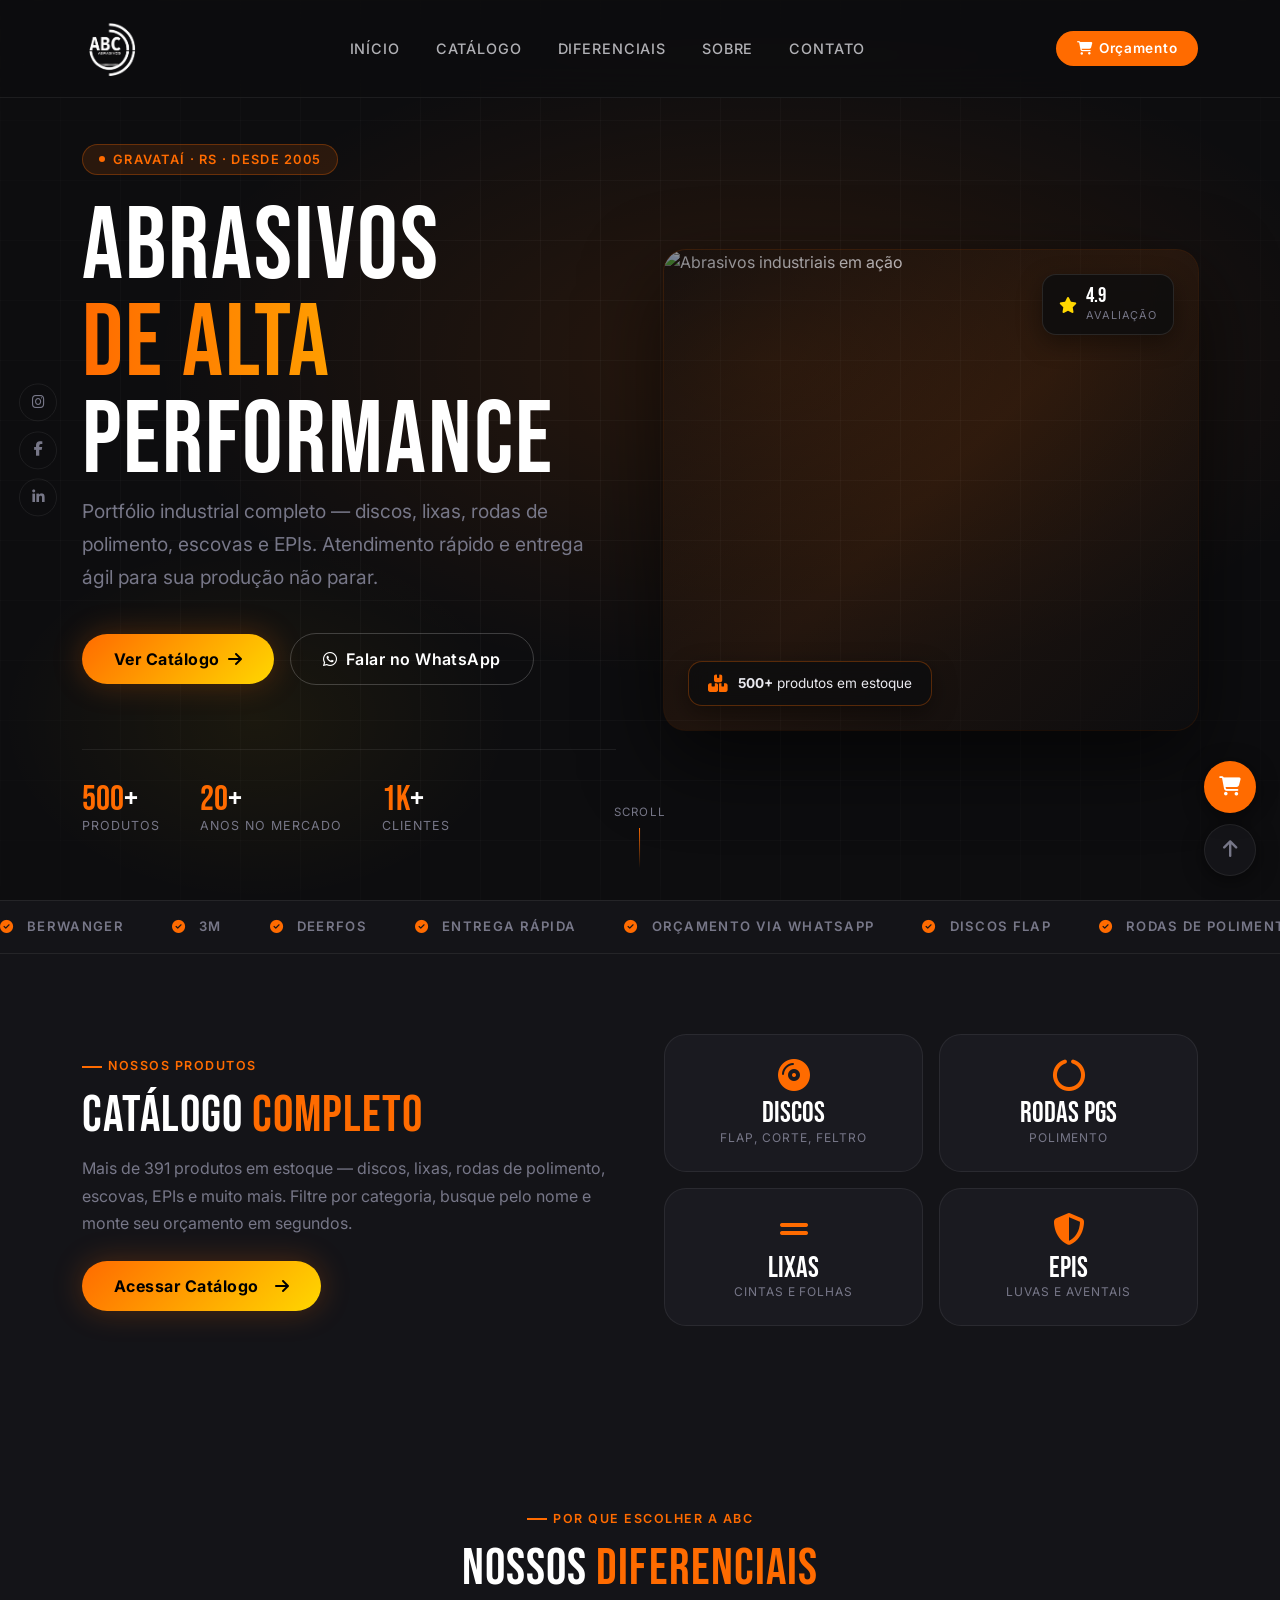
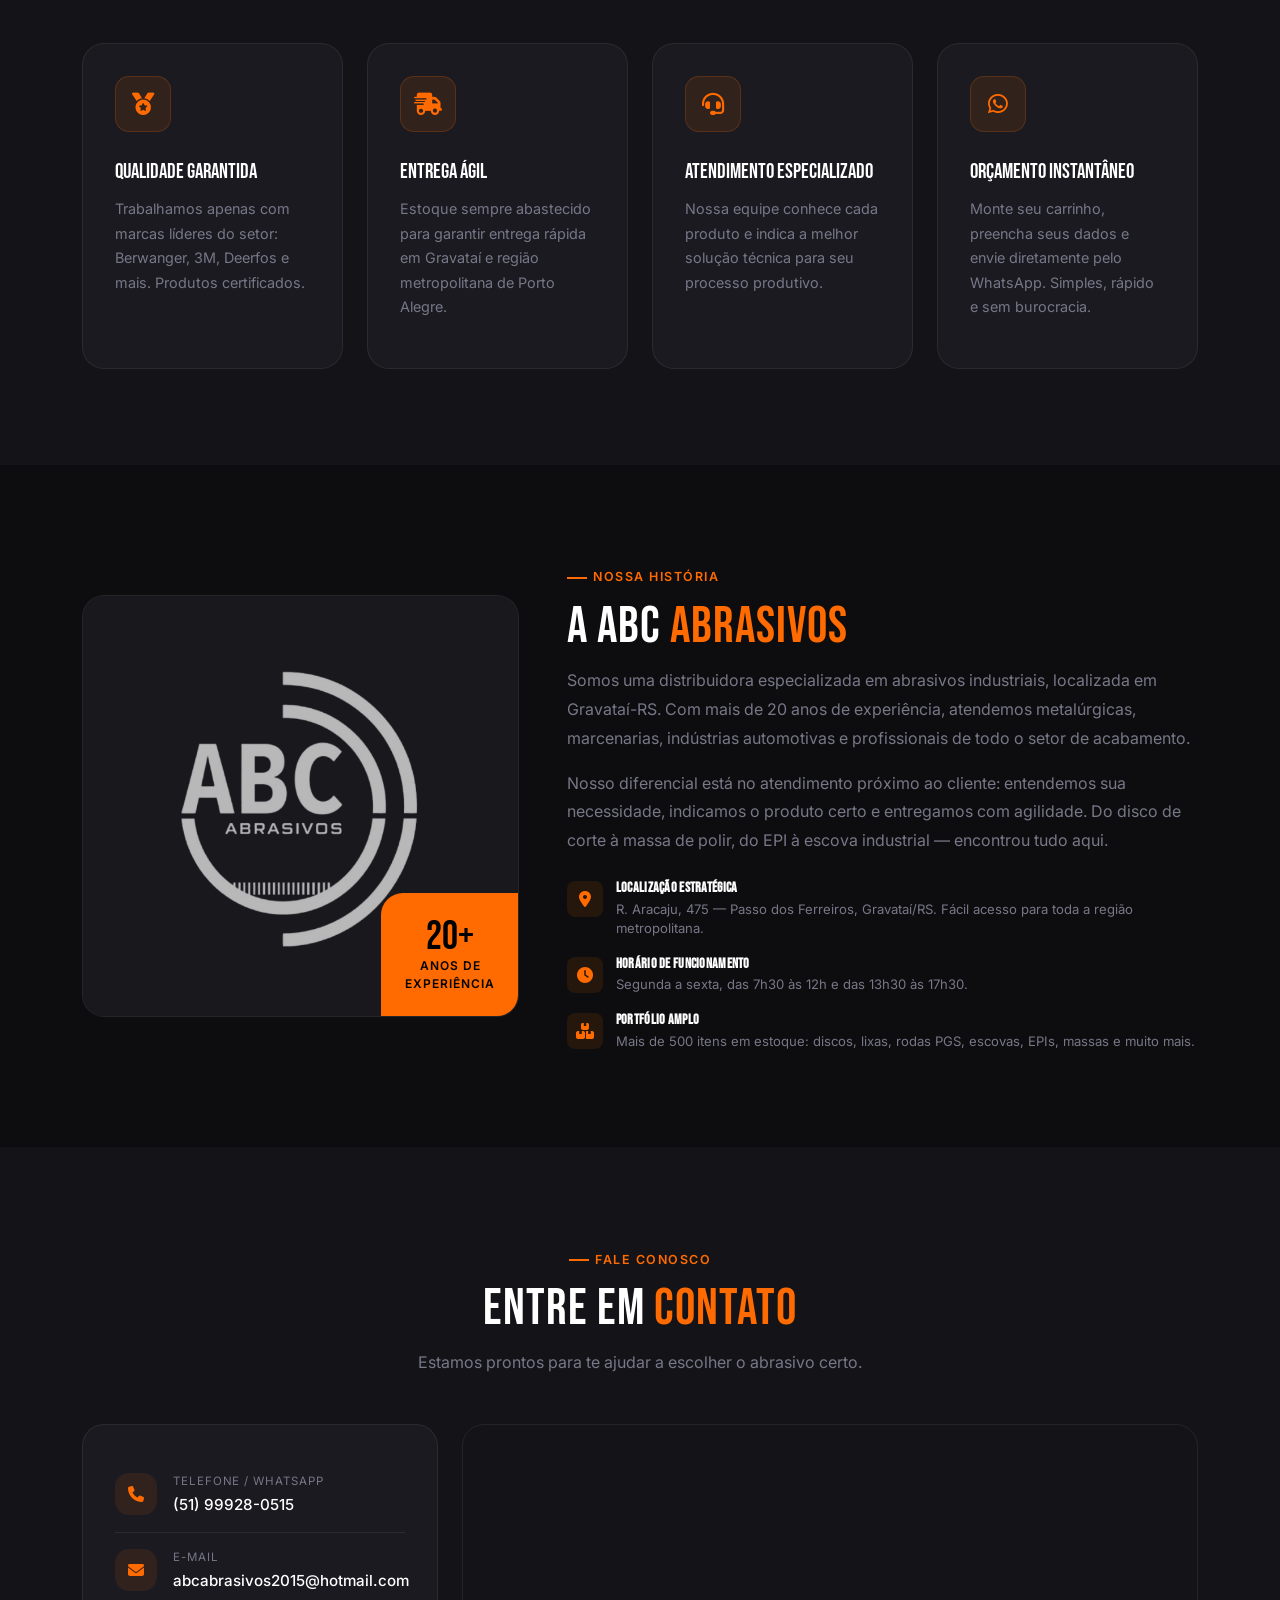
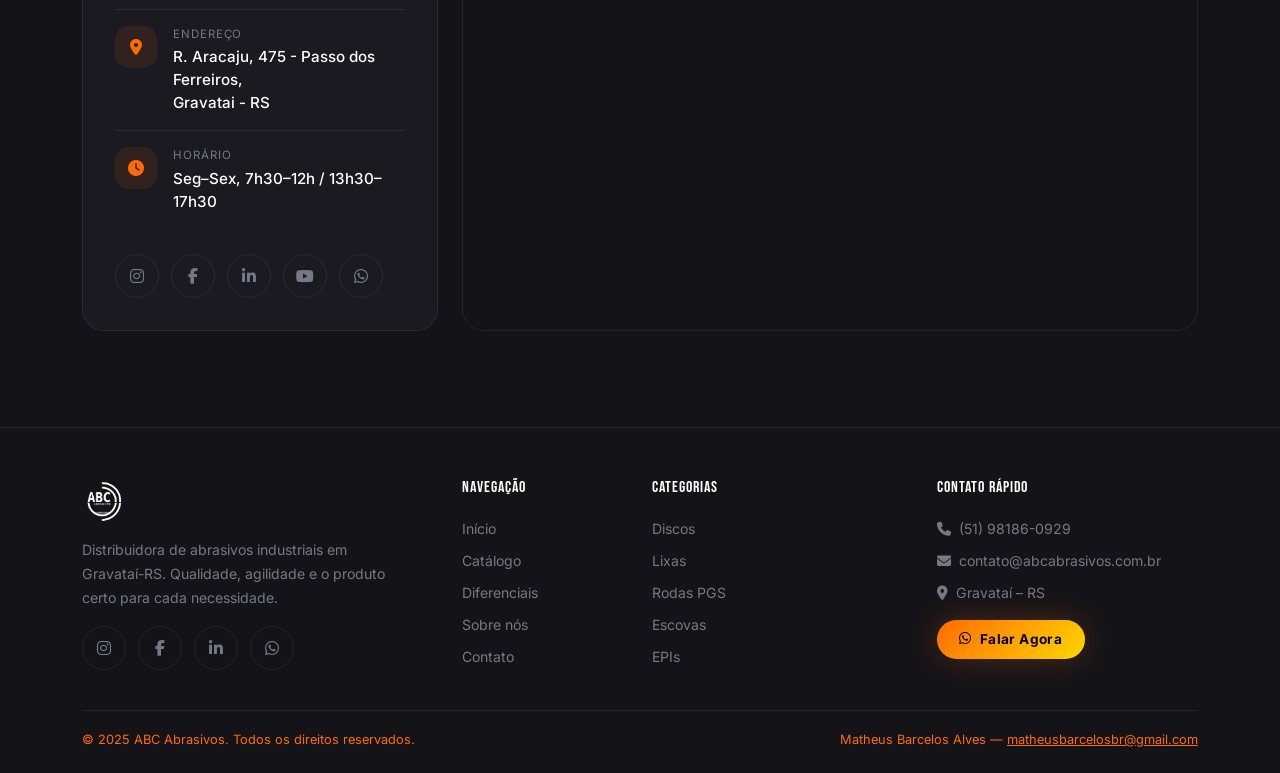
==== commit cc137ce5: "update buy" ====
--- a/index.html
+++ b/index.html
@@ -16,7 +16,7 @@
     <!-- AOS -->
 
     <!-- Custom -->
-    <link rel="stylesheet" href="css/style.css?v=20260430-floating-cart">
+    <link rel="stylesheet" href="css/style.css?v=20260430-floating-cart-orange">
 </head>
 <body>
 
--- a/css/style.css
+++ b/css/style.css
@@ -1054,11 +1054,11 @@
     border: none;
 }
 .fab-wa {
-    background: #25d366;
+    background: var(--accent);
     color: #fff;
     border: none;
 }
-.fab-wa:hover { transform: scale(1.1); box-shadow: 0 6px 28px rgba(37,211,102,0.45); color: #fff; }
+.fab-wa:hover { transform: scale(1.1); box-shadow: 0 6px 28px rgba(255,107,0,0.45); color: #fff; }
 .fab-budget {
     position: relative;
 }
@@ -1069,9 +1069,9 @@
     min-width: 1.25rem;
     height: 1.25rem;
     padding: 0 0.3rem;
-    border: 2px solid var(--bg-deep);
+    border: 2px solid var(--accent);
     border-radius: 999px;
-    background: var(--accent);
+    background: #fff;
     color: #000;
     font-size: 0.68rem;
     font-weight: 800;
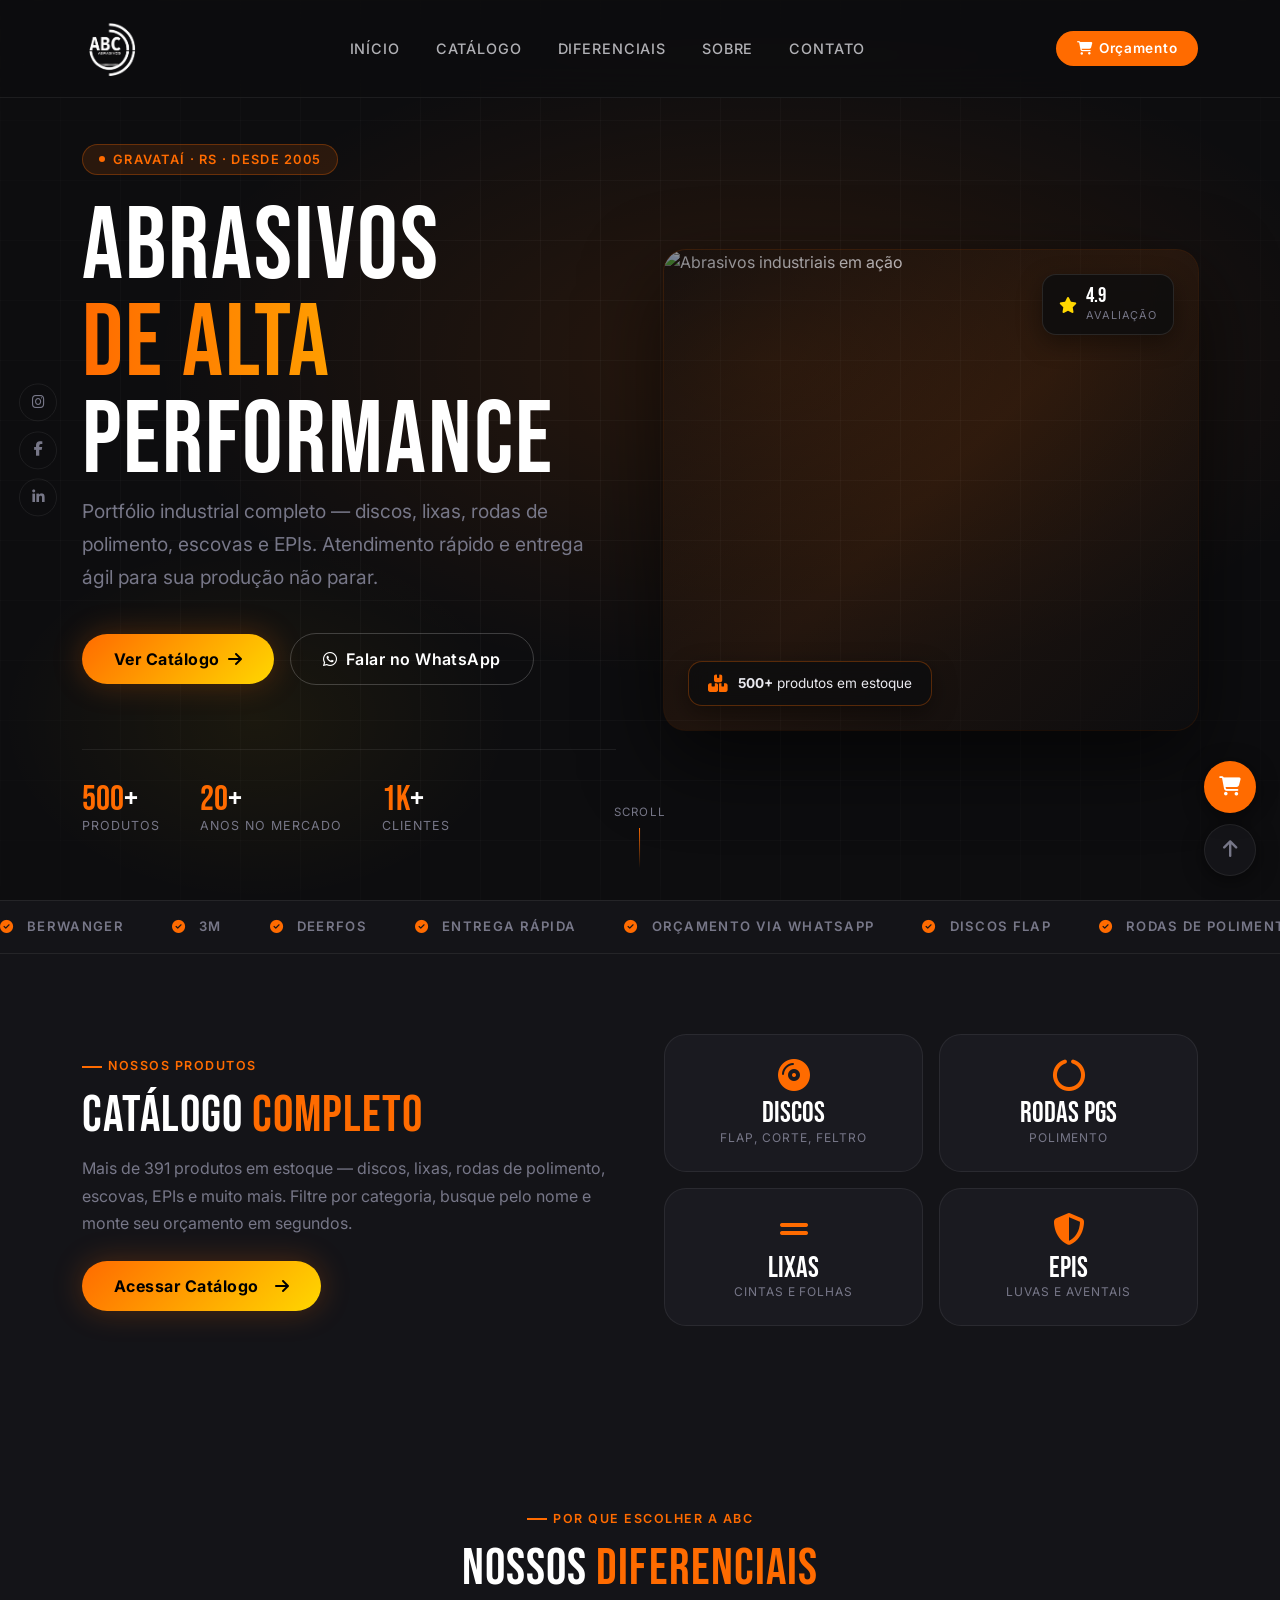
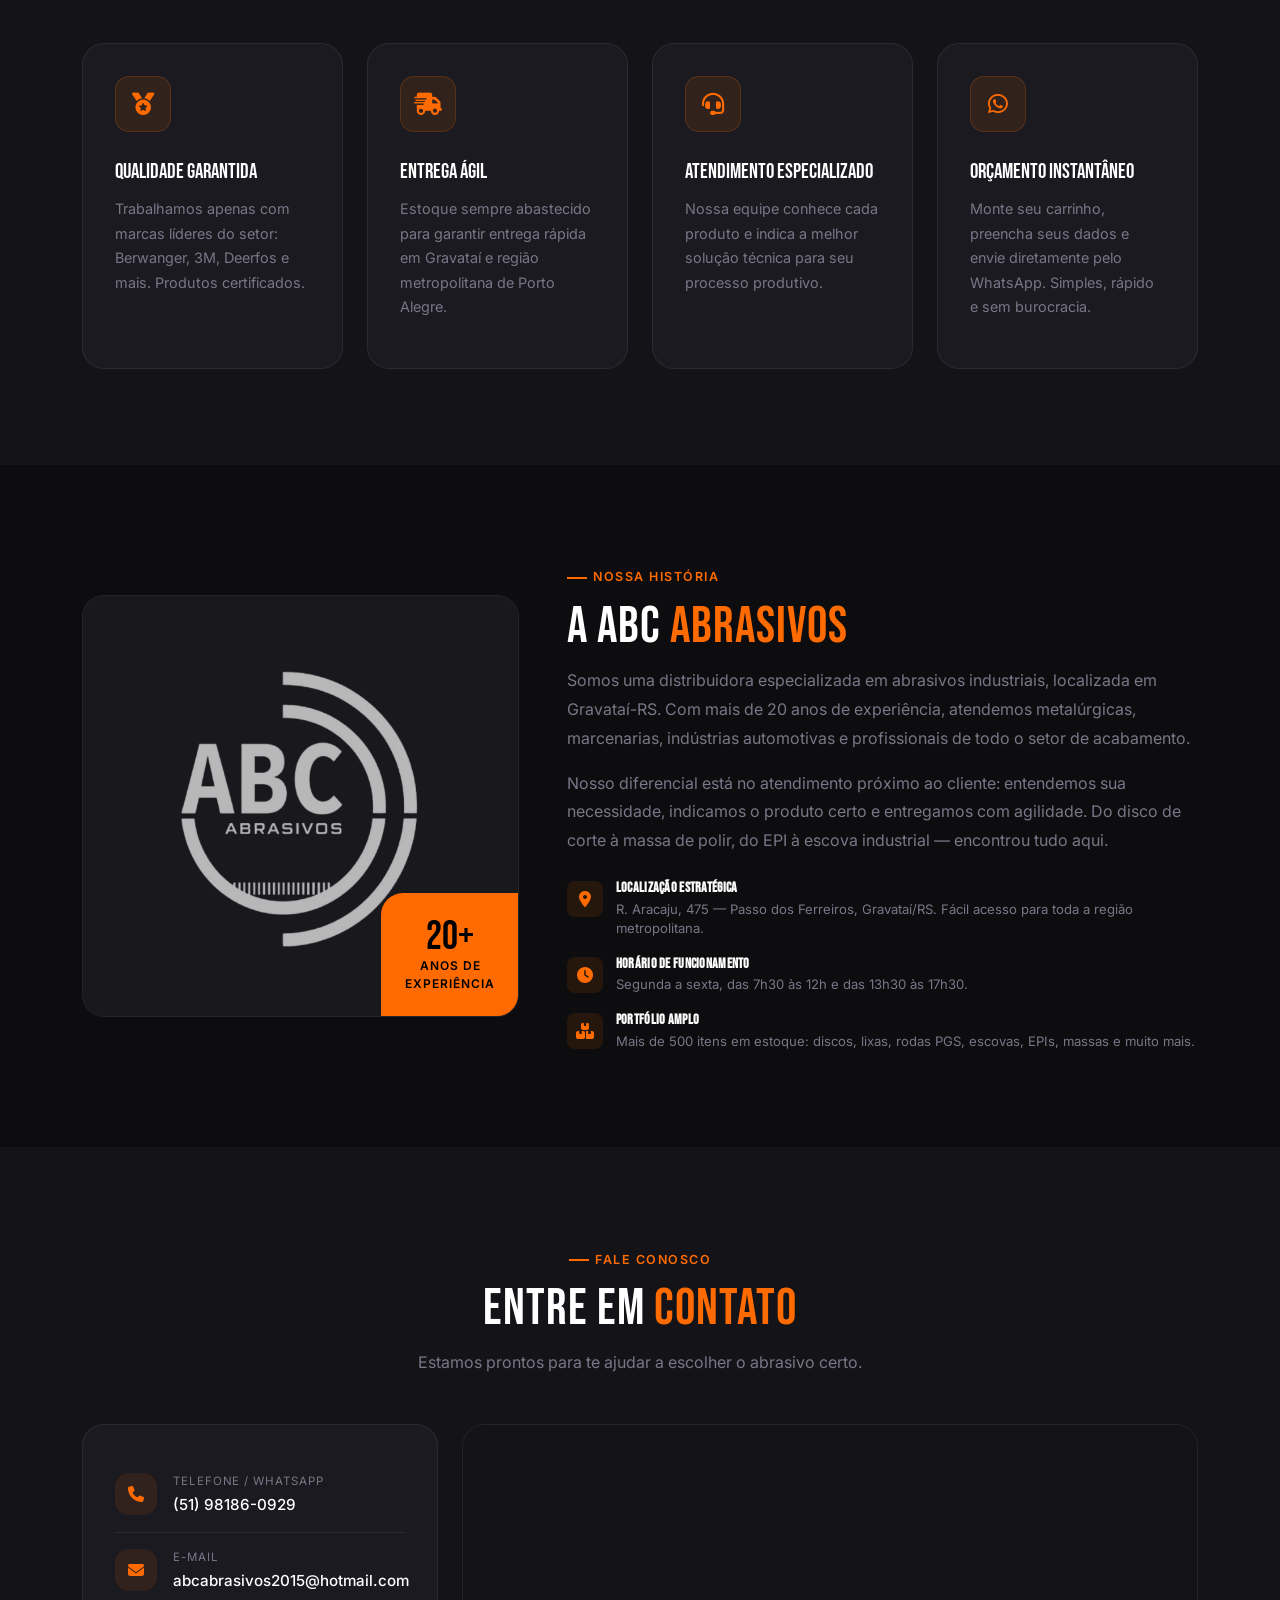
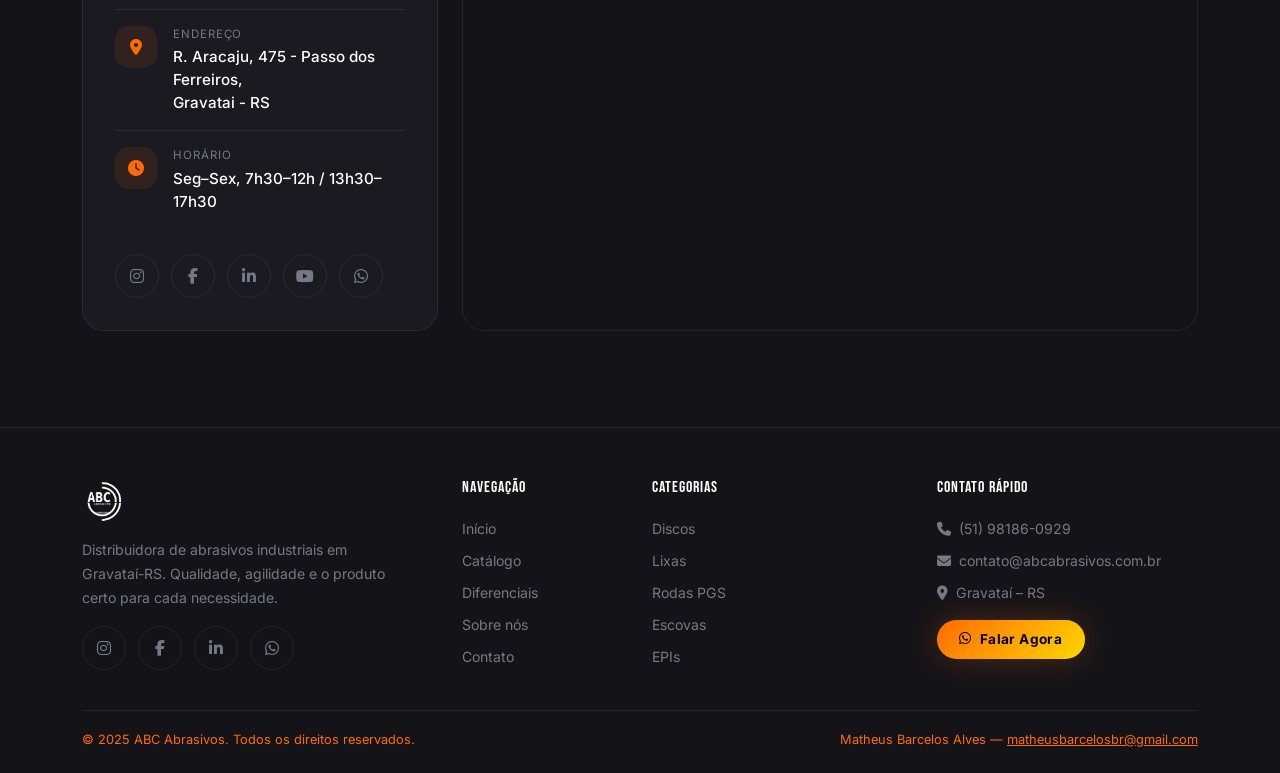
==== commit aed16724: "up num" ====
--- a/index.html
+++ b/index.html
@@ -320,7 +320,7 @@
                         <div>
                             <div class="ci-label">Telefone / WhatsApp</div>
                             <div class="ci-value">
-                                <a href="tel:+5551999280515" id="phoneLinkContact">(51) 99928-0515</a>
+                                <a href="tel:+5551981860929" id="phoneLinkContact">(51) 98186-0929</a>
                             </div>
                         </div>
                     </div>
@@ -529,7 +529,7 @@
 <script src="https://cdn.jsdelivr.net/npm/bootstrap@5.3.2/dist/js/bootstrap.bundle.min.js"></script>
 
 <script src="js/config.js"></script>
-<script src="js/data.js?v=20260430-product-numbers"></script>
+<script src="js/data.js?v=20260430-berwanger-final"></script>
 <script src="js/app.js?v=20260430-floating-cart"></script>
 </body>
 </html>
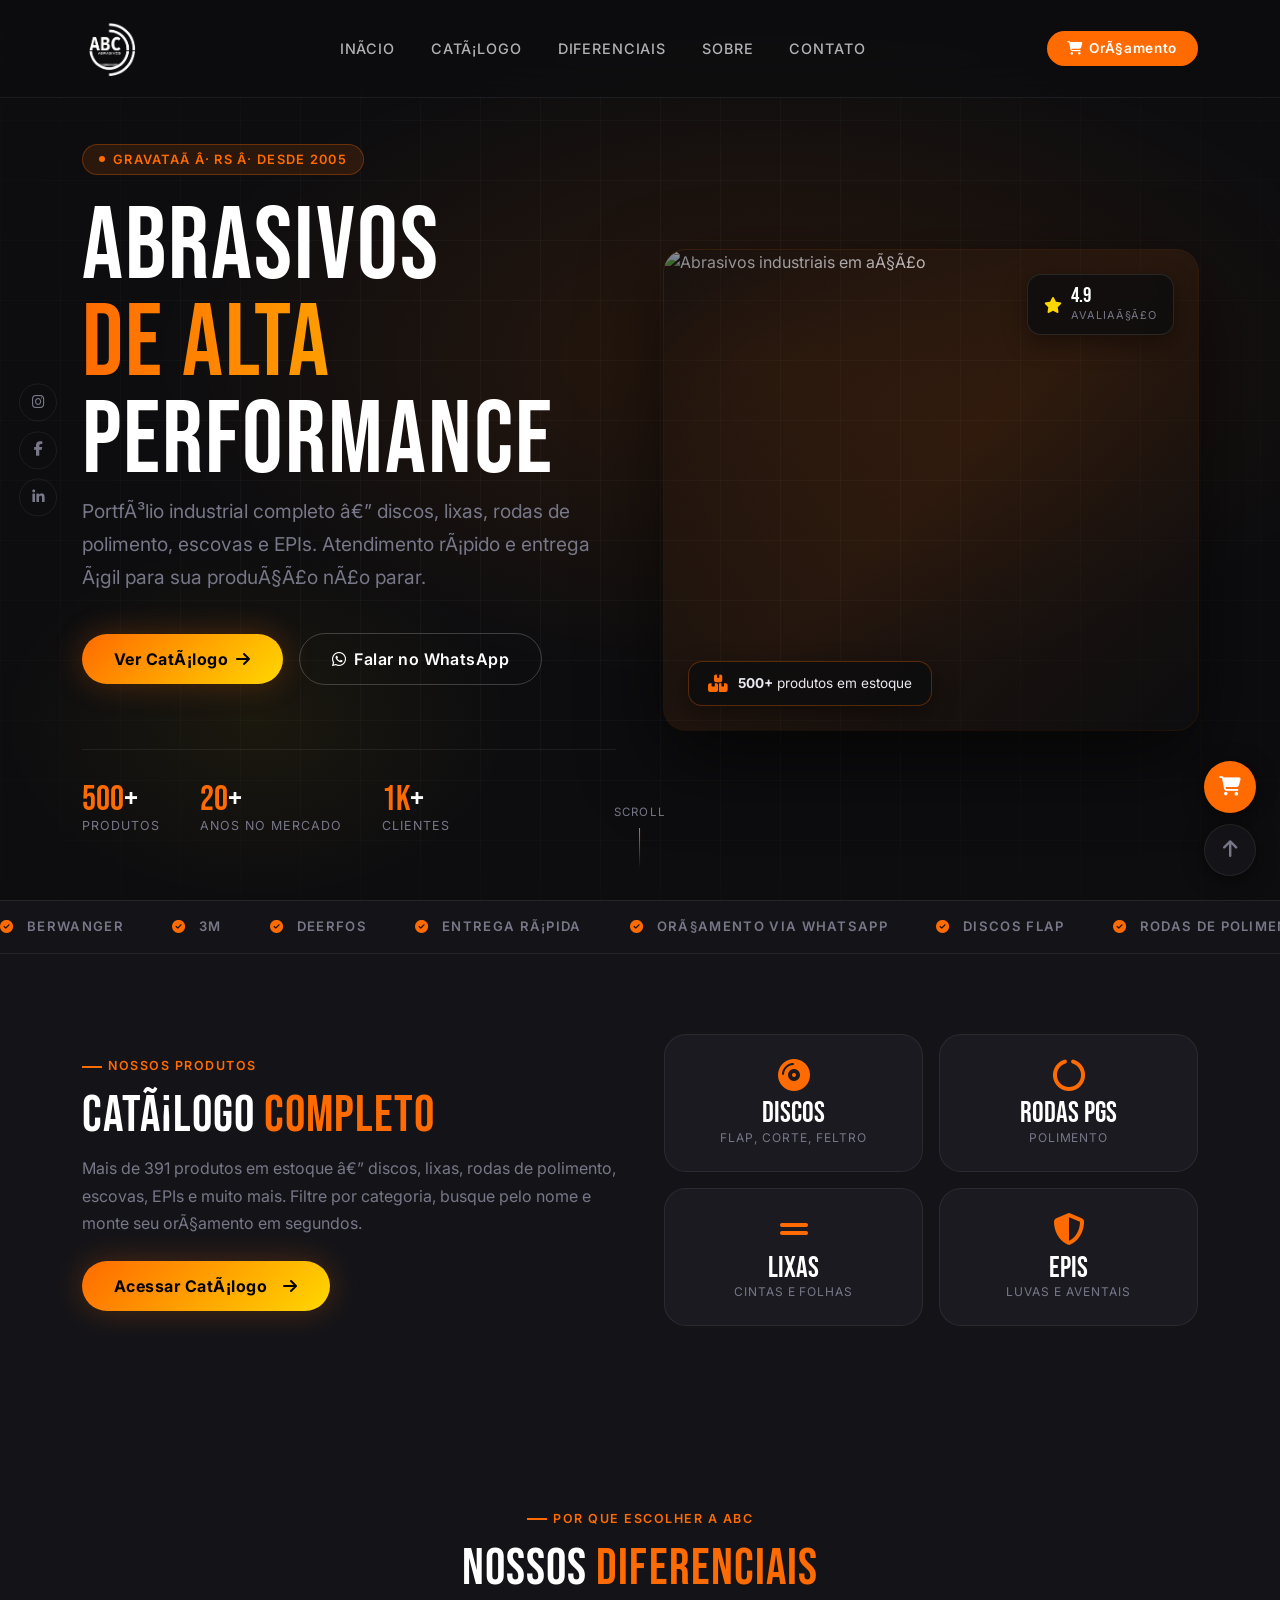
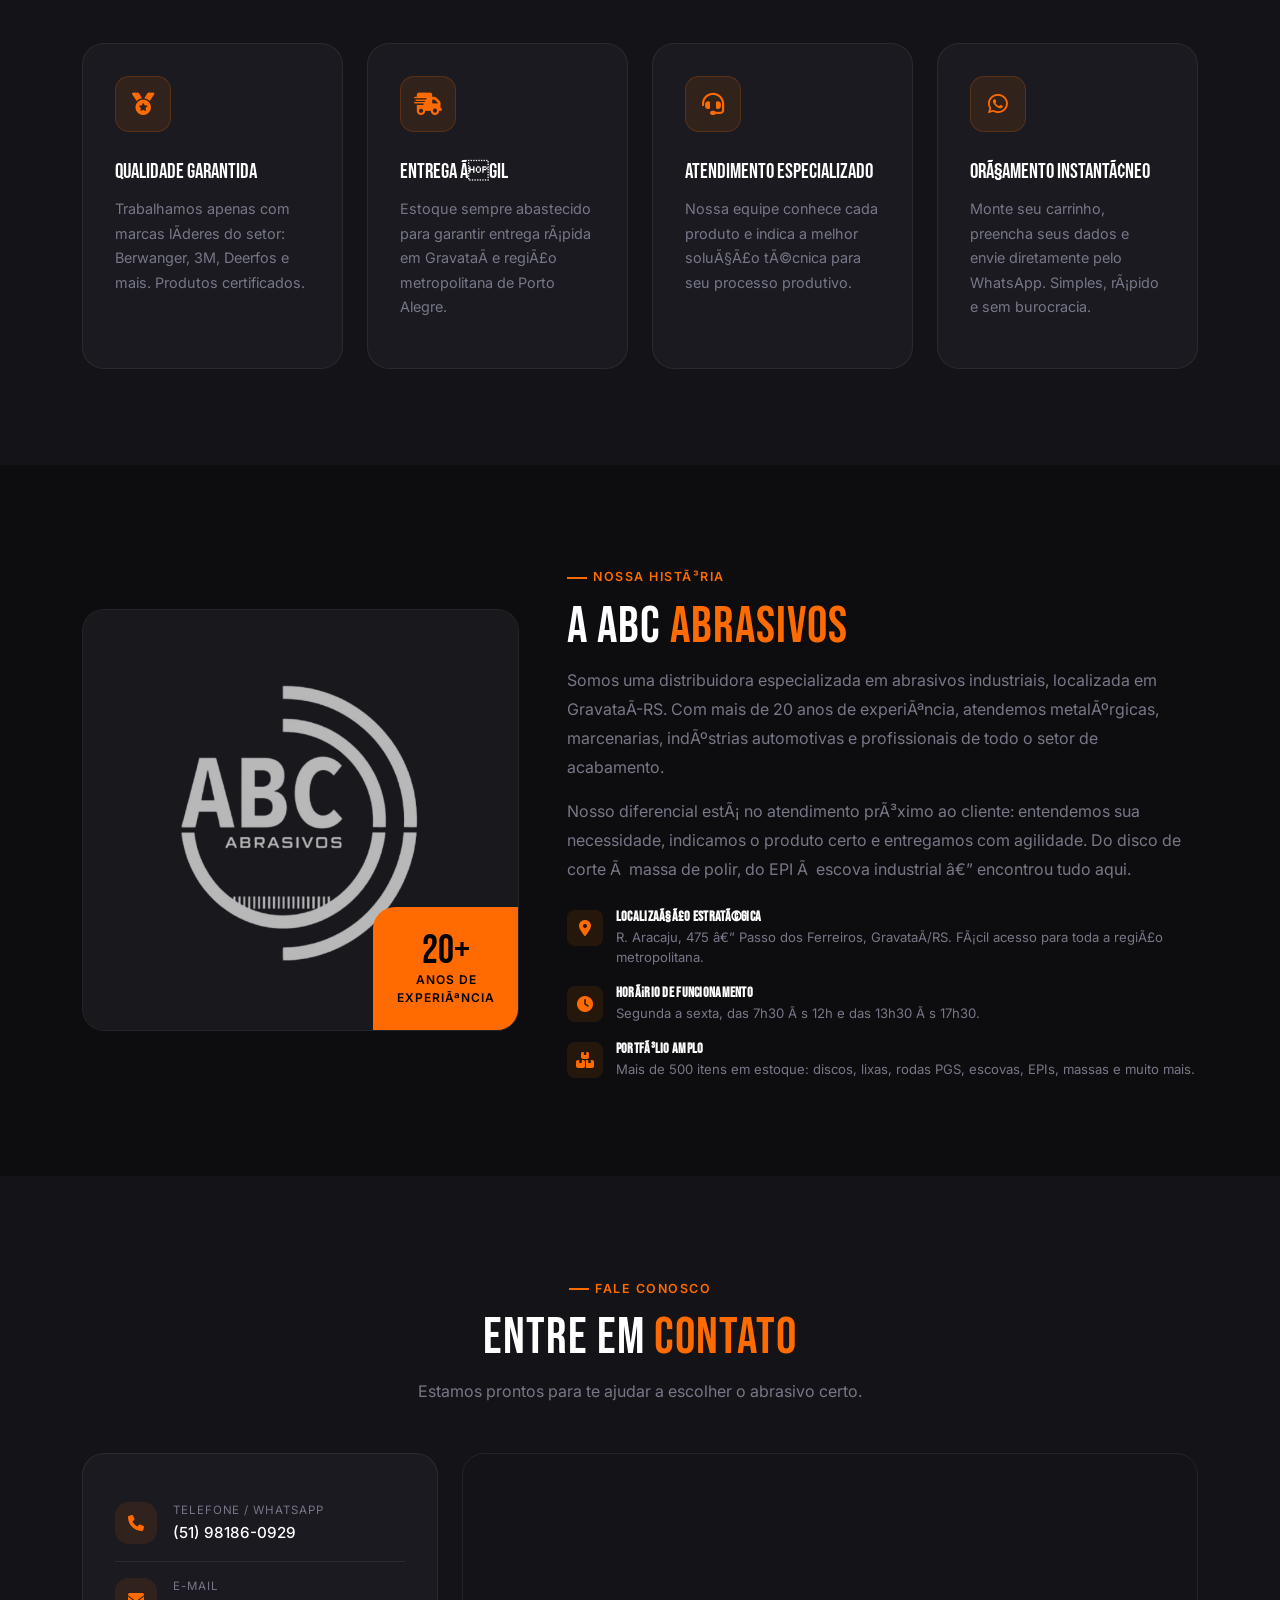
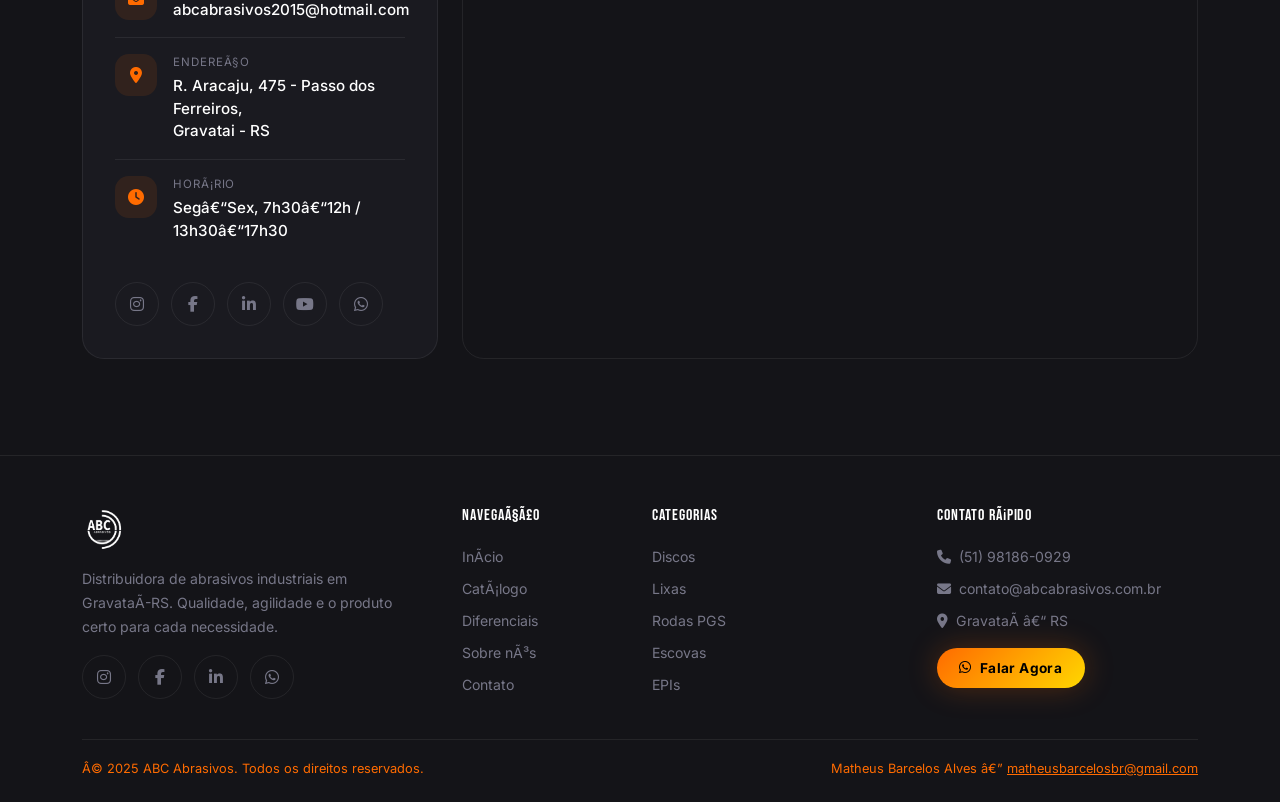
==== commit fd6afd5e: "up" ====
--- a/index.html
+++ b/index.html
@@ -1,11 +1,11 @@
-<!DOCTYPE html>
+﻿<!DOCTYPE html>
 <html lang="pt-BR">
 <head>
     <meta charset="UTF-8">
     <meta name="viewport" content="width=device-width, initial-scale=1.0">
-    <title>ABC Abrasivos — Soluções em Abrasivos Industriais</title>
-    <meta name="description" content="Distribuidora de abrasivos industriais em Gravataí-RS. Discos, lixas, rodas de polimento, escovas, EPIs e massas de polir.">
-    <link rel="icon" href="assets/images/logo_favicon.png" type="image/png">
+    <title>ABC Abrasivos â€” SoluÃ§Ãµes em Abrasivos Industriais</title>
+    <meta name="description" content="Distribuidora de abrasivos industriais em GravataÃ­-RS. Discos, lixas, rodas de polimento, escovas, EPIs e massas de polir.">
+    <link rel="icon" href="assets/images/site/logo_favicon.png" type="image/png">
 
     <!-- Bootstrap 5 -->
     <link href="https://cdn.jsdelivr.net/npm/bootstrap@5.3.2/dist/css/bootstrap.min.css" rel="stylesheet">
@@ -26,7 +26,7 @@
 <nav class="navbar navbar-expand-lg fixed-top" id="mainNavbar">
     <div class="container">
         <a class="navbar-brand" href="#">
-            <img src="assets/images/logo.jpeg" alt="ABC Abrasivos" class="rounded">
+            <img src="assets/images/site/logo.jpeg" alt="ABC Abrasivos" class="rounded">
         </a>
 
         <button class="navbar-toggler border-0" type="button" data-bs-toggle="collapse" data-bs-target="#navbarNav" aria-label="Menu">
@@ -35,15 +35,15 @@
 
         <div class="collapse navbar-collapse" id="navbarNav">
             <ul class="navbar-nav mx-auto gap-1">
-                <li class="nav-item"><a class="nav-link active" href="#">Início</a></li>
-                <li class="nav-item"><a class="nav-link" href="catalogo.html">Catálogo</a></li>
+                <li class="nav-item"><a class="nav-link active" href="#">InÃ­cio</a></li>
+                <li class="nav-item"><a class="nav-link" href="catalogo.html">CatÃ¡logo</a></li>
                 <li class="nav-item"><a class="nav-link" href="#features">Diferenciais</a></li>
                 <li class="nav-item"><a class="nav-link" href="#sobre">Sobre</a></li>
                 <li class="nav-item"><a class="nav-link" href="#contato">Contato</a></li>
             </ul>
             <button class="nav-cart-btn" data-bs-toggle="modal" data-bs-target="#budgetModal" id="headerBudgetBtn" type="button">
                 <i class="fa-solid fa-cart-shopping"></i>
-                Orçamento
+                OrÃ§amento
                 <span class="cart-count" id="cartCount">0</span>
             </button>
         </div>
@@ -65,7 +65,7 @@
                 <div class="hero-content">
                     <div class="hero-eyebrow">
                         <span class="dot"></span>
-                        Gravataí · RS · Desde 2005
+                        GravataÃ­ Â· RS Â· Desde 2005
                     </div>
                     <h1 class="hero-title">
                         Abrasivos
@@ -73,12 +73,12 @@
                         Performance
                     </h1>
                     <p class="hero-sub">
-                        Portfólio industrial completo — discos, lixas, rodas de polimento, escovas e EPIs.
-                        Atendimento rápido e entrega ágil para sua produção não parar.
+                        PortfÃ³lio industrial completo â€” discos, lixas, rodas de polimento, escovas e EPIs.
+                        Atendimento rÃ¡pido e entrega Ã¡gil para sua produÃ§Ã£o nÃ£o parar.
                     </p>
                     <div class="hero-actions">
                         <a href="catalogo.html" class="btn-fire">
-                            Ver Catálogo <i class="fa-solid fa-arrow-right"></i>
+                            Ver CatÃ¡logo <i class="fa-solid fa-arrow-right"></i>
                         </a>
                         <a href="#" class="btn-ghost" id="heroWaBtn">
                             <i class="fa-brands fa-whatsapp"></i>
@@ -105,7 +105,7 @@
             <!-- Right visual: hero photo -->
             <div class="col-lg-6 d-none d-lg-block">
                 <div class="hero-photo-wrap">
-                    <img src="assets/images/hero_industrial.png" alt="Abrasivos industriais em ação" class="hero-photo">
+                    <img src="assets/images/site/hero_industrial.png" alt="Abrasivos industriais em aÃ§Ã£o" class="hero-photo">
                     <div class="hero-photo-overlay"></div>
                     <div class="hero-photo-badge">
                         <i class="fa-solid fa-boxes-stacked"></i>
@@ -115,7 +115,7 @@
                         <i class="fa-solid fa-star" style="color:var(--accent2);"></i>
                         <div>
                             <div style="font-family:var(--font-head);font-size:1.3rem;color:#fff;line-height:1;">4.9</div>
-                            <div style="font-size:0.68rem;color:var(--text-muted);text-transform:uppercase;letter-spacing:.08em;">Avaliação</div>
+                            <div style="font-size:0.68rem;color:var(--text-muted);text-transform:uppercase;letter-spacing:.08em;">AvaliaÃ§Ã£o</div>
                         </div>
                     </div>
                 </div>
@@ -137,8 +137,8 @@
         <span class="ticker-item"><i class="fa-solid fa-circle-check"></i> Berwanger</span>
         <span class="ticker-item"><i class="fa-solid fa-circle-check"></i> 3M</span>
         <span class="ticker-item"><i class="fa-solid fa-circle-check"></i> Deerfos</span>
-        <span class="ticker-item"><i class="fa-solid fa-circle-check"></i> Entrega Rápida</span>
-        <span class="ticker-item"><i class="fa-solid fa-circle-check"></i> Orçamento via WhatsApp</span>
+        <span class="ticker-item"><i class="fa-solid fa-circle-check"></i> Entrega RÃ¡pida</span>
+        <span class="ticker-item"><i class="fa-solid fa-circle-check"></i> OrÃ§amento via WhatsApp</span>
         <span class="ticker-item"><i class="fa-solid fa-circle-check"></i> Discos Flap</span>
         <span class="ticker-item"><i class="fa-solid fa-circle-check"></i> Rodas de Polimento</span>
         <span class="ticker-item"><i class="fa-solid fa-circle-check"></i> EPIs</span>
@@ -148,8 +148,8 @@
         <span class="ticker-item"><i class="fa-solid fa-circle-check"></i> Berwanger</span>
         <span class="ticker-item"><i class="fa-solid fa-circle-check"></i> 3M</span>
         <span class="ticker-item"><i class="fa-solid fa-circle-check"></i> Deerfos</span>
-        <span class="ticker-item"><i class="fa-solid fa-circle-check"></i> Entrega Rápida</span>
-        <span class="ticker-item"><i class="fa-solid fa-circle-check"></i> Orçamento via WhatsApp</span>
+        <span class="ticker-item"><i class="fa-solid fa-circle-check"></i> Entrega RÃ¡pida</span>
+        <span class="ticker-item"><i class="fa-solid fa-circle-check"></i> OrÃ§amento via WhatsApp</span>
         <span class="ticker-item"><i class="fa-solid fa-circle-check"></i> Discos Flap</span>
         <span class="ticker-item"><i class="fa-solid fa-circle-check"></i> Rodas de Polimento</span>
         <span class="ticker-item"><i class="fa-solid fa-circle-check"></i> EPIs</span>
@@ -166,10 +166,10 @@
         <div class="row align-items-center g-5">
             <div class="col-lg-6">
                 <div class="section-badge">Nossos produtos</div>
-                <h2 class="section-title">Catálogo <span class="highlight">Completo</span></h2>
-                <p class="section-desc mb-4">Mais de 391 produtos em estoque — discos, lixas, rodas de polimento, escovas, EPIs e muito mais. Filtre por categoria, busque pelo nome e monte seu orçamento em segundos.</p>
+                <h2 class="section-title">CatÃ¡logo <span class="highlight">Completo</span></h2>
+                <p class="section-desc mb-4">Mais de 391 produtos em estoque â€” discos, lixas, rodas de polimento, escovas, EPIs e muito mais. Filtre por categoria, busque pelo nome e monte seu orÃ§amento em segundos.</p>
                 <a href="catalogo.html" class="btn-fire" style="display:inline-flex;">
-                    Acessar Catálogo <i class="fa-solid fa-arrow-right ms-2"></i>
+                    Acessar CatÃ¡logo <i class="fa-solid fa-arrow-right ms-2"></i>
                 </a>
             </div>
             <div class="col-lg-6">
@@ -222,28 +222,28 @@
                 <div class="feature-card">
                     <div class="feature-icon"><i class="fa-solid fa-medal"></i></div>
                     <div class="feature-title">Qualidade Garantida</div>
-                    <p class="feature-desc">Trabalhamos apenas com marcas líderes do setor: Berwanger, 3M, Deerfos e mais. Produtos certificados.</p>
+                    <p class="feature-desc">Trabalhamos apenas com marcas lÃ­deres do setor: Berwanger, 3M, Deerfos e mais. Produtos certificados.</p>
                 </div>
             </div>
             <div class="col-md-6 col-lg-3">
                 <div class="feature-card">
                     <div class="feature-icon"><i class="fa-solid fa-truck-fast"></i></div>
-                    <div class="feature-title">Entrega Ágil</div>
-                    <p class="feature-desc">Estoque sempre abastecido para garantir entrega rápida em Gravataí e região metropolitana de Porto Alegre.</p>
+                    <div class="feature-title">Entrega Ãgil</div>
+                    <p class="feature-desc">Estoque sempre abastecido para garantir entrega rÃ¡pida em GravataÃ­ e regiÃ£o metropolitana de Porto Alegre.</p>
                 </div>
             </div>
             <div class="col-md-6 col-lg-3">
                 <div class="feature-card">
                     <div class="feature-icon"><i class="fa-solid fa-headset"></i></div>
                     <div class="feature-title">Atendimento Especializado</div>
-                    <p class="feature-desc">Nossa equipe conhece cada produto e indica a melhor solução técnica para seu processo produtivo.</p>
+                    <p class="feature-desc">Nossa equipe conhece cada produto e indica a melhor soluÃ§Ã£o tÃ©cnica para seu processo produtivo.</p>
                 </div>
             </div>
             <div class="col-md-6 col-lg-3">
                 <div class="feature-card">
                     <div class="feature-icon"><i class="fa-brands fa-whatsapp"></i></div>
-                    <div class="feature-title">Orçamento Instantâneo</div>
-                    <p class="feature-desc">Monte seu carrinho, preencha seus dados e envie diretamente pelo WhatsApp. Simples, rápido e sem burocracia.</p>
+                    <div class="feature-title">OrÃ§amento InstantÃ¢neo</div>
+                    <p class="feature-desc">Monte seu carrinho, preencha seus dados e envie diretamente pelo WhatsApp. Simples, rÃ¡pido e sem burocracia.</p>
                 </div>
             </div>
         </div>
@@ -258,38 +258,38 @@
         <div class="row align-items-center g-5">
             <div class="col-lg-5">
                 <div class="about-visual">
-                    <img src="assets/images/logo.jpeg" alt="ABC Abrasivos" class="about-img-main" style="object-fit:contain;background:#1a1a20;padding:2rem;">
+                    <img src="assets/images/site/logo.jpeg" alt="ABC Abrasivos" class="about-img-main" style="object-fit:contain;background:#1a1a20;padding:2rem;">
                     <div class="about-badge">
                         <div class="about-badge-num">20+</div>
-                        <div class="about-badge-label">Anos de<br>experiência</div>
+                        <div class="about-badge-label">Anos de<br>experiÃªncia</div>
                     </div>
                 </div>
             </div>
             <div class="col-lg-7">
                 <div class="about-text">
-                    <div class="section-badge">Nossa história</div>
+                    <div class="section-badge">Nossa histÃ³ria</div>
                     <h2 class="section-title">A ABC <span class="highlight">Abrasivos</span></h2>
-                    <p>Somos uma distribuidora especializada em abrasivos industriais, localizada em Gravataí-RS. Com mais de 20 anos de experiência, atendemos metalúrgicas, marcenarias, indústrias automotivas e profissionais de todo o setor de acabamento.</p>
-                    <p>Nosso diferencial está no atendimento próximo ao cliente: entendemos sua necessidade, indicamos o produto certo e entregamos com agilidade. Do disco de corte à massa de polir, do EPI à escova industrial — encontrou tudo aqui.</p>
+                    <p>Somos uma distribuidora especializada em abrasivos industriais, localizada em GravataÃ­-RS. Com mais de 20 anos de experiÃªncia, atendemos metalÃºrgicas, marcenarias, indÃºstrias automotivas e profissionais de todo o setor de acabamento.</p>
+                    <p>Nosso diferencial estÃ¡ no atendimento prÃ³ximo ao cliente: entendemos sua necessidade, indicamos o produto certo e entregamos com agilidade. Do disco de corte Ã  massa de polir, do EPI Ã  escova industrial â€” encontrou tudo aqui.</p>
                     <div class="about-highlights">
                         <div class="about-highlight-item">
                             <div class="ahi-icon"><i class="fa-solid fa-location-dot"></i></div>
                             <div class="ahi-text">
-                                <h6>Localização estratégica</h6>
-                                <p>R. Aracaju, 475 — Passo dos Ferreiros, Gravataí/RS. Fácil acesso para toda a região metropolitana.</p>
+                                <h6>LocalizaÃ§Ã£o estratÃ©gica</h6>
+                                <p>R. Aracaju, 475 â€” Passo dos Ferreiros, GravataÃ­/RS. FÃ¡cil acesso para toda a regiÃ£o metropolitana.</p>
                             </div>
                         </div>
                         <div class="about-highlight-item">
                             <div class="ahi-icon"><i class="fa-solid fa-clock"></i></div>
                             <div class="ahi-text">
-                                <h6>Horário de funcionamento</h6>
-                                <p>Segunda a sexta, das 7h30 às 12h e das 13h30 às 17h30.</p>
+                                <h6>HorÃ¡rio de funcionamento</h6>
+                                <p>Segunda a sexta, das 7h30 Ã s 12h e das 13h30 Ã s 17h30.</p>
                             </div>
                         </div>
                         <div class="about-highlight-item">
                             <div class="ahi-icon"><i class="fa-solid fa-boxes-stacked"></i></div>
                             <div class="ahi-text">
-                                <h6>Portfólio amplo</h6>
+                                <h6>PortfÃ³lio amplo</h6>
                                 <p>Mais de 500 itens em estoque: discos, lixas, rodas PGS, escovas, EPIs, massas e muito mais.</p>
                             </div>
                         </div>
@@ -336,15 +336,15 @@
                     <div class="contact-item">
                         <div class="ci-icon"><i class="fa-solid fa-location-dot"></i></div>
                         <div>
-                            <div class="ci-label">Endereço</div>
-                            <div class="ci-value" id="addressContact">R. Aracaju, 475 — Passo dos Ferreiros,<br>Gravataí - RS</div>
+                            <div class="ci-label">EndereÃ§o</div>
+                            <div class="ci-value" id="addressContact">R. Aracaju, 475 â€” Passo dos Ferreiros,<br>GravataÃ­ - RS</div>
                         </div>
                     </div>
                     <div class="contact-item" style="border:none">
                         <div class="ci-icon"><i class="fa-solid fa-clock"></i></div>
                         <div>
-                            <div class="ci-label">Horário</div>
-                            <div class="ci-value">Seg–Sex, 7h30–12h / 13h30–17h30</div>
+                            <div class="ci-label">HorÃ¡rio</div>
+                            <div class="ci-value">Segâ€“Sex, 7h30â€“12h / 13h30â€“17h30</div>
                         </div>
                     </div>
 
@@ -374,7 +374,7 @@
                 <div class="contact-map" style="height:100%;min-height:360px;">
                     <iframe
                         id="contactMapIframe"
-                        title="Localização ABC Abrasivos"
+                        title="LocalizaÃ§Ã£o ABC Abrasivos"
                         loading="lazy"
                         referrerpolicy="no-referrer-when-downgrade"
                         style="width:100%;height:100%;min-height:360px;border:none;">
@@ -393,9 +393,9 @@
         <div class="row g-4">
             <div class="col-lg-4 col-md-6">
                 <div class="footer-logo">
-                    <img src="assets/images/logo.jpeg" alt="ABC Abrasivos" class="rounded">
-                </div>
-                <p class="footer-desc">Distribuidora de abrasivos industriais em Gravataí-RS. Qualidade, agilidade e o produto certo para cada necessidade.</p>
+                    <img src="assets/images/site/logo.jpeg" alt="ABC Abrasivos" class="rounded">
+                </div>
+                <p class="footer-desc">Distribuidora de abrasivos industriais em GravataÃ­-RS. Qualidade, agilidade e o produto certo para cada necessidade.</p>
                 <div class="social-row mt-3">
                     <a href="#" class="social-btn instagram" id="footerInstaLink" target="_blank" rel="noopener"><i class="fa-brands fa-instagram"></i></a>
                     <a href="#" class="social-btn facebook" id="footerFbLink" target="_blank" rel="noopener"><i class="fa-brands fa-facebook-f"></i></a>
@@ -404,12 +404,12 @@
                 </div>
             </div>
             <div class="col-lg-2 col-md-6 col-6">
-                <div class="footer-heading">Navegação</div>
+                <div class="footer-heading">NavegaÃ§Ã£o</div>
                 <ul class="footer-links">
-                    <li><a href="#">Início</a></li>
-                    <li><a href="#catalogo">Catálogo</a></li>
+                    <li><a href="#">InÃ­cio</a></li>
+                    <li><a href="#catalogo">CatÃ¡logo</a></li>
                     <li><a href="#features">Diferenciais</a></li>
-                    <li><a href="#sobre">Sobre nós</a></li>
+                    <li><a href="#sobre">Sobre nÃ³s</a></li>
                     <li><a href="#contato">Contato</a></li>
                 </ul>
             </div>
@@ -424,11 +424,11 @@
                 </ul>
             </div>
             <div class="col-lg-3 col-md-6">
-                <div class="footer-heading">Contato Rápido</div>
+                <div class="footer-heading">Contato RÃ¡pido</div>
                 <ul class="footer-links">
                     <li><a href="tel:+5551981860929" id="footerPhone"><i class="fa-solid fa-phone me-2"></i>(51) 98186-0929</a></li>
                     <li><a href="mailto:contato@abcabrasivos.com.br" id="footerEmail"><i class="fa-solid fa-envelope me-2"></i>contato@abcabrasivos.com.br</a></li>
-                    <li><a href="#contato"><i class="fa-solid fa-location-dot me-2"></i>Gravataí – RS</a></li>
+                    <li><a href="#contato"><i class="fa-solid fa-location-dot me-2"></i>GravataÃ­ â€“ RS</a></li>
                 </ul>
                 <a href="#" class="btn-fire mt-3 d-inline-flex" id="footerWaBtn" style="font-size:0.85rem;padding:0.6rem 1.4rem;">
                     <i class="fa-brands fa-whatsapp"></i> Falar Agora
@@ -437,8 +437,8 @@
         </div>
 
         <div class="footer-bottom">
-            <span>© 2025 ABC Abrasivos. Todos os direitos reservados.</span>
-            <span>Matheus Barcelos Alves — <a href="mailto:matheusbarcelosbr@gmail.com" style="color:inherit;text-decoration:underline;">matheusbarcelosbr@gmail.com</a></span>
+            <span>Â© 2025 ABC Abrasivos. Todos os direitos reservados.</span>
+            <span>Matheus Barcelos Alves â€” <a href="mailto:matheusbarcelosbr@gmail.com" style="color:inherit;text-decoration:underline;">matheusbarcelosbr@gmail.com</a></span>
         </div>
     </div>
 </footer>
@@ -451,7 +451,7 @@
         <div class="modal-content">
             <div class="modal-header">
                 <h5 class="modal-title" id="budgetModalLabel">
-                    <i class="fa-solid fa-cart-shopping text-accent me-2"></i> Meu Orçamento
+                    <i class="fa-solid fa-cart-shopping text-accent me-2"></i> Meu OrÃ§amento
                 </h5>
                 <button type="button" class="btn-close" data-bs-dismiss="modal" aria-label="Fechar"></button>
             </div>
@@ -468,8 +468,8 @@
                             <input type="text" class="form-control" id="customerCompany" placeholder="Empresa">
                         </div>
                         <div class="col-12">
-                            <label class="form-label">Observações</label>
-                            <textarea class="form-control" id="customerObs" rows="2" placeholder="Prazo, quantidade especial, dúvidas..."></textarea>
+                            <label class="form-label">ObservaÃ§Ãµes</label>
+                            <textarea class="form-control" id="customerObs" rows="2" placeholder="Prazo, quantidade especial, dÃºvidas..."></textarea>
                         </div>
                     </div>
                 </div>
@@ -478,7 +478,7 @@
                 <div id="cartItemsList">
                     <p class="text-center" style="color:var(--text-muted);padding:2rem 0;">
                         <i class="fa-solid fa-cart-shopping d-block mb-2" style="font-size:2rem;color:var(--text-dim);"></i>
-                        Seu orçamento está vazio.<br>Adicione produtos do catálogo.
+                        Seu orÃ§amento estÃ¡ vazio.<br>Adicione produtos do catÃ¡logo.
                     </p>
                 </div>
             </div>
@@ -493,7 +493,7 @@
                 </div>
                 <button class="btn-wa-send" id="sendWaBtn">
                     <i class="fa-brands fa-whatsapp" style="font-size:1.2rem;"></i>
-                    Enviar Orçamento pelo WhatsApp
+                    Enviar OrÃ§amento pelo WhatsApp
                 </button>
             </div>
         </div>
@@ -504,7 +504,7 @@
      FLOATING BUTTONS
      ============================================================ -->
 <div class="floating-actions">
-    <button class="fab fab-wa fab-budget" id="fabBudget" type="button" data-bs-toggle="modal" data-bs-target="#budgetModal" title="Meu orçamento">
+    <button class="fab fab-wa fab-budget" id="fabBudget" type="button" data-bs-toggle="modal" data-bs-target="#budgetModal" title="Meu orÃ§amento">
         <i class="fa-solid fa-cart-shopping"></i>
         <span class="cart-count fab-cart-count" id="fabCartCount">0</span>
     </button>
@@ -533,3 +533,4 @@
 <script src="js/app.js?v=20260430-floating-cart"></script>
 </body>
 </html>
+
--- a/css/style.css
+++ b/css/style.css
@@ -680,6 +680,7 @@
     justify-content: center;
     overflow: hidden;
     position: relative;
+    padding: 2rem 0.5rem 0.75rem;
 }
 .product-img-wrap::after {
     content: '';
@@ -691,7 +692,7 @@
 }
 .product-card:hover .product-img-wrap::after { opacity: 1; }
 .product-img-wrap img {
-    width: 130px; height: 130px;
+    width: 100%; height: 100%;
     object-fit: contain;
     filter: drop-shadow(0 4px 10px rgba(0,0,0,0.4));
 }
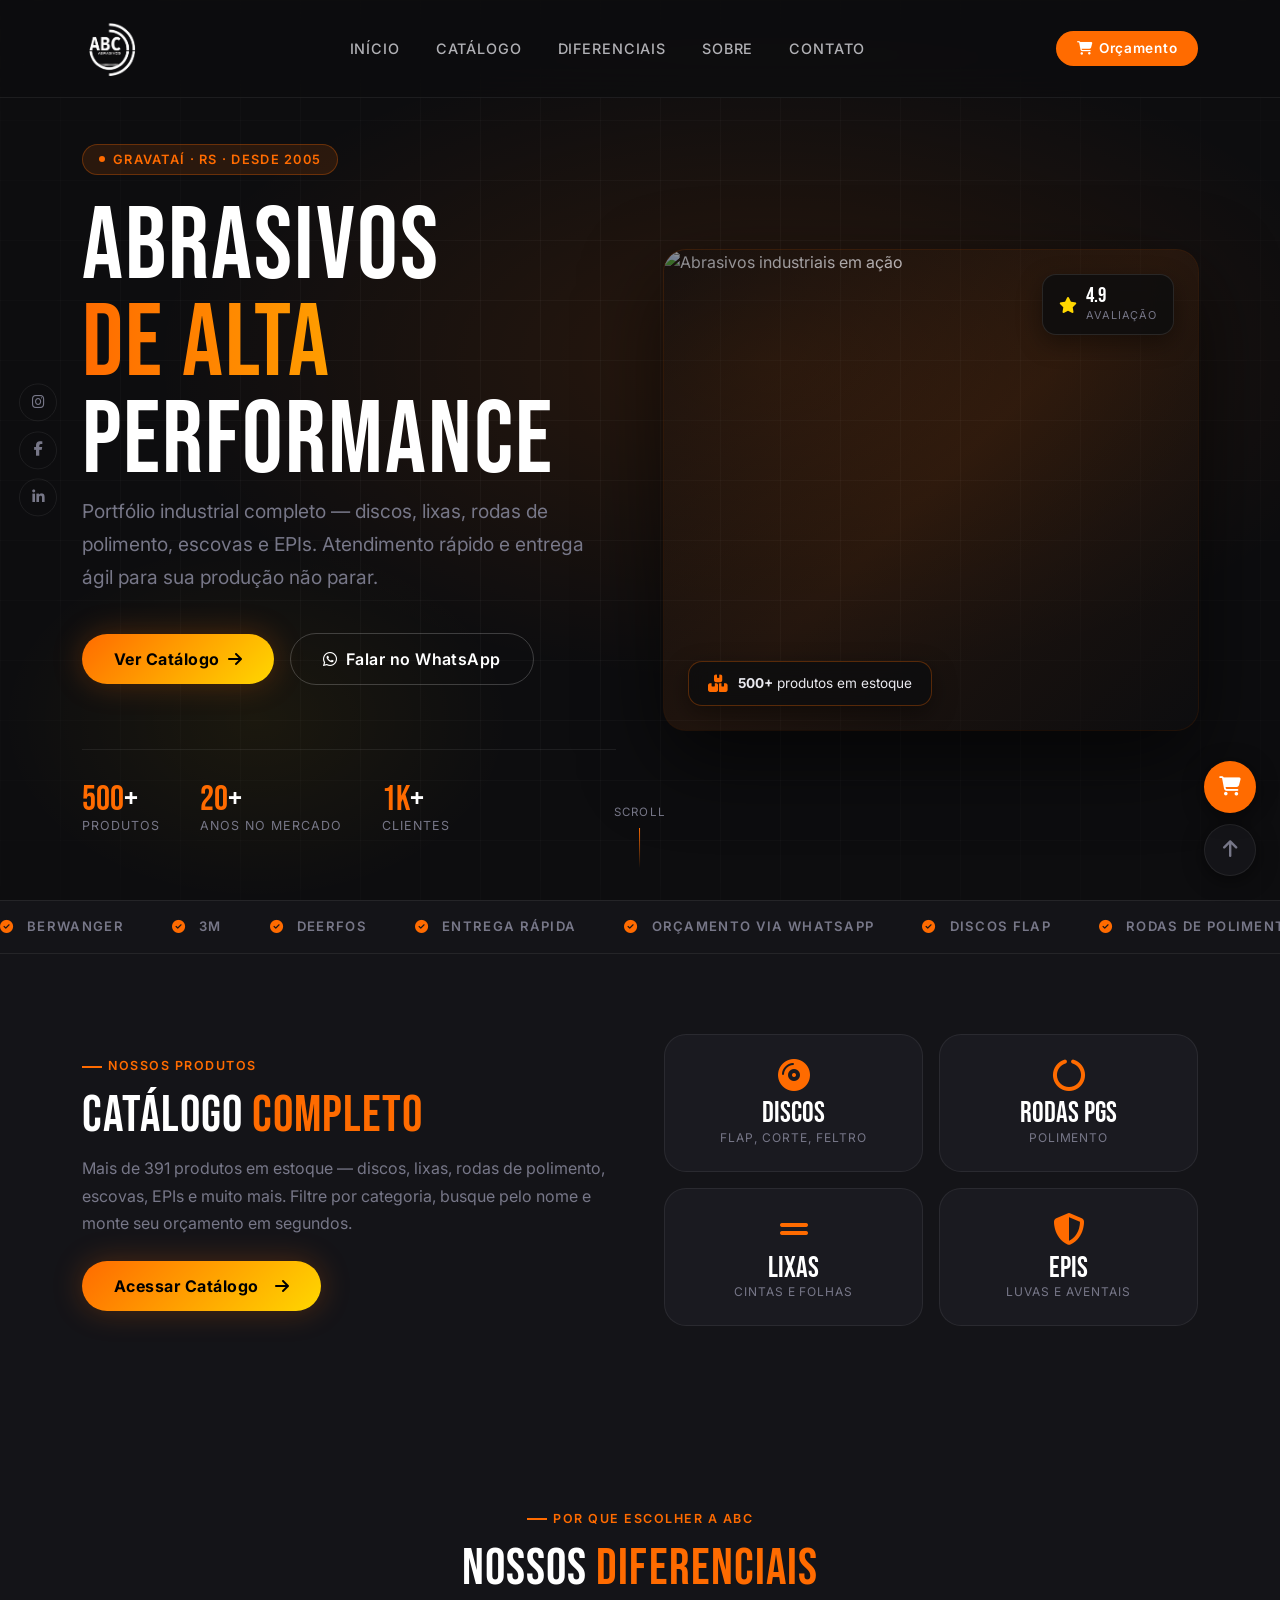
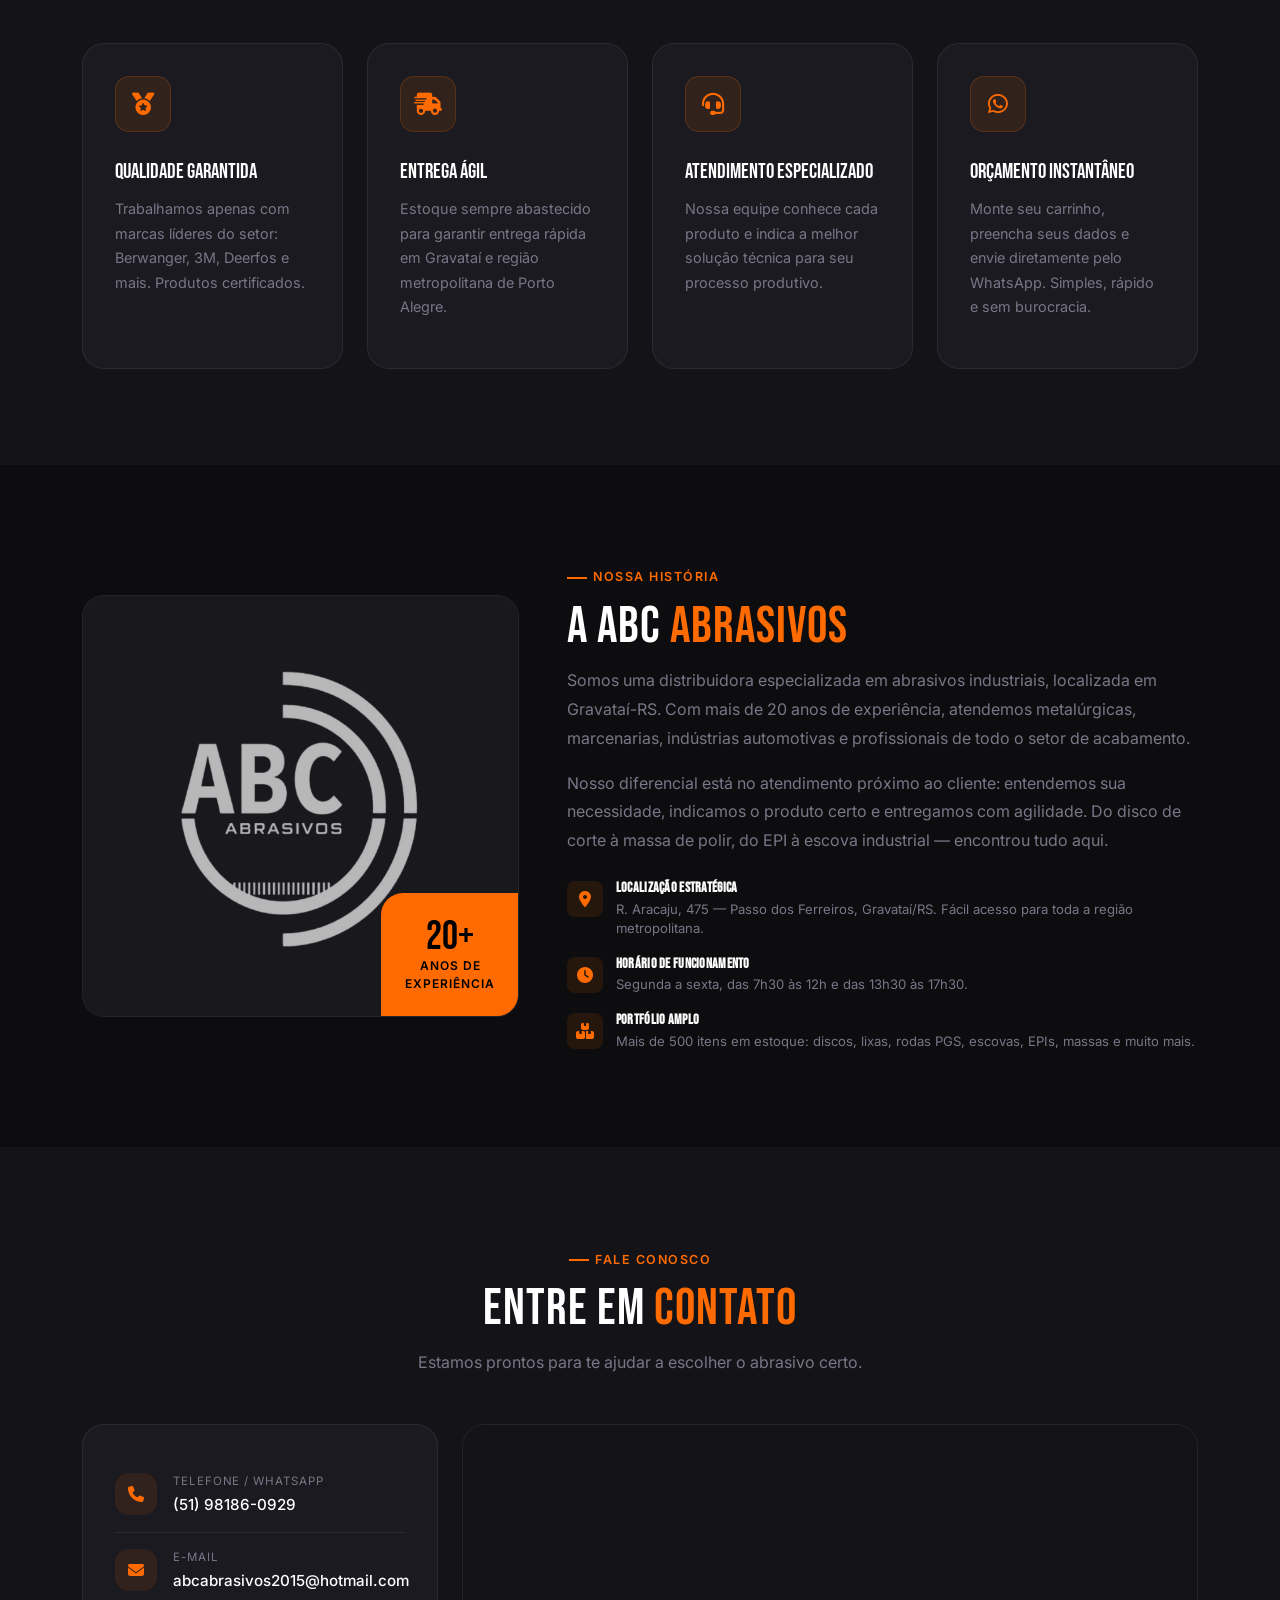
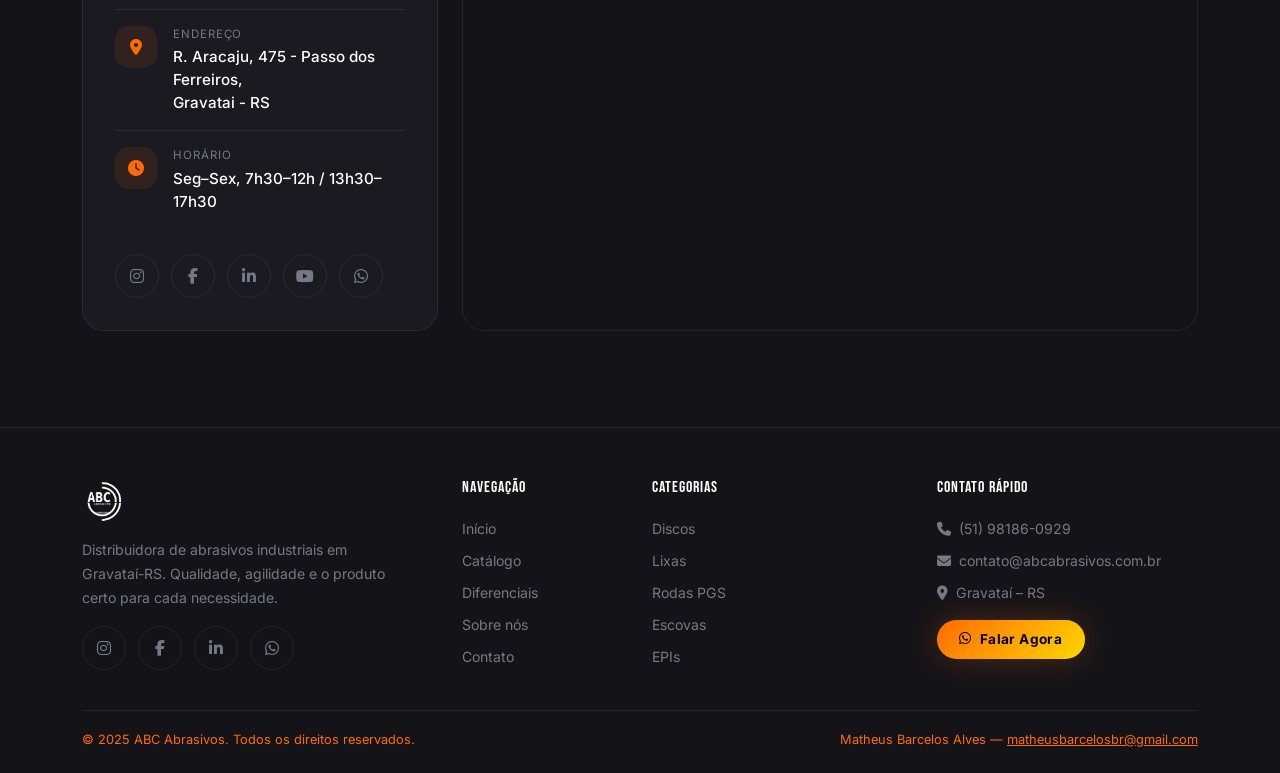
==== commit 5dbf2bef: "up" ====
--- a/index.html
+++ b/index.html
@@ -3,8 +3,8 @@
 <head>
     <meta charset="UTF-8">
     <meta name="viewport" content="width=device-width, initial-scale=1.0">
-    <title>ABC Abrasivos â€” SoluÃ§Ãµes em Abrasivos Industriais</title>
-    <meta name="description" content="Distribuidora de abrasivos industriais em GravataÃ­-RS. Discos, lixas, rodas de polimento, escovas, EPIs e massas de polir.">
+    <title>ABC Abrasivos — Soluções em Abrasivos Industriais</title>
+    <meta name="description" content="Distribuidora de abrasivos industriais em Gravataí-RS. Discos, lixas, rodas de polimento, escovas, EPIs e massas de polir.">
     <link rel="icon" href="assets/images/site/logo_favicon.png" type="image/png">
 
     <!-- Bootstrap 5 -->
@@ -35,15 +35,15 @@
 
         <div class="collapse navbar-collapse" id="navbarNav">
             <ul class="navbar-nav mx-auto gap-1">
-                <li class="nav-item"><a class="nav-link active" href="#">InÃ­cio</a></li>
-                <li class="nav-item"><a class="nav-link" href="catalogo.html">CatÃ¡logo</a></li>
+                <li class="nav-item"><a class="nav-link active" href="#">Início</a></li>
+                <li class="nav-item"><a class="nav-link" href="catalogo.html">Catálogo</a></li>
                 <li class="nav-item"><a class="nav-link" href="#features">Diferenciais</a></li>
                 <li class="nav-item"><a class="nav-link" href="#sobre">Sobre</a></li>
                 <li class="nav-item"><a class="nav-link" href="#contato">Contato</a></li>
             </ul>
             <button class="nav-cart-btn" data-bs-toggle="modal" data-bs-target="#budgetModal" id="headerBudgetBtn" type="button">
                 <i class="fa-solid fa-cart-shopping"></i>
-                OrÃ§amento
+                Orçamento
                 <span class="cart-count" id="cartCount">0</span>
             </button>
         </div>
@@ -65,7 +65,7 @@
                 <div class="hero-content">
                     <div class="hero-eyebrow">
                         <span class="dot"></span>
-                        GravataÃ­ Â· RS Â· Desde 2005
+                        Gravataí · RS · Desde 2005
                     </div>
                     <h1 class="hero-title">
                         Abrasivos
@@ -73,12 +73,12 @@
                         Performance
                     </h1>
                     <p class="hero-sub">
-                        PortfÃ³lio industrial completo â€” discos, lixas, rodas de polimento, escovas e EPIs.
-                        Atendimento rÃ¡pido e entrega Ã¡gil para sua produÃ§Ã£o nÃ£o parar.
+                        Portfólio industrial completo — discos, lixas, rodas de polimento, escovas e EPIs.
+                        Atendimento rápido e entrega ágil para sua produção não parar.
                     </p>
                     <div class="hero-actions">
                         <a href="catalogo.html" class="btn-fire">
-                            Ver CatÃ¡logo <i class="fa-solid fa-arrow-right"></i>
+                            Ver Catálogo <i class="fa-solid fa-arrow-right"></i>
                         </a>
                         <a href="#" class="btn-ghost" id="heroWaBtn">
                             <i class="fa-brands fa-whatsapp"></i>
@@ -105,7 +105,7 @@
             <!-- Right visual: hero photo -->
             <div class="col-lg-6 d-none d-lg-block">
                 <div class="hero-photo-wrap">
-                    <img src="assets/images/site/hero_industrial.png" alt="Abrasivos industriais em aÃ§Ã£o" class="hero-photo">
+                    <img src="assets/images/site/hero_industrial.png" alt="Abrasivos industriais em ação" class="hero-photo">
                     <div class="hero-photo-overlay"></div>
                     <div class="hero-photo-badge">
                         <i class="fa-solid fa-boxes-stacked"></i>
@@ -115,7 +115,7 @@
                         <i class="fa-solid fa-star" style="color:var(--accent2);"></i>
                         <div>
                             <div style="font-family:var(--font-head);font-size:1.3rem;color:#fff;line-height:1;">4.9</div>
-                            <div style="font-size:0.68rem;color:var(--text-muted);text-transform:uppercase;letter-spacing:.08em;">AvaliaÃ§Ã£o</div>
+                            <div style="font-size:0.68rem;color:var(--text-muted);text-transform:uppercase;letter-spacing:.08em;">Avaliação</div>
                         </div>
                     </div>
                 </div>
@@ -137,8 +137,8 @@
         <span class="ticker-item"><i class="fa-solid fa-circle-check"></i> Berwanger</span>
         <span class="ticker-item"><i class="fa-solid fa-circle-check"></i> 3M</span>
         <span class="ticker-item"><i class="fa-solid fa-circle-check"></i> Deerfos</span>
-        <span class="ticker-item"><i class="fa-solid fa-circle-check"></i> Entrega RÃ¡pida</span>
-        <span class="ticker-item"><i class="fa-solid fa-circle-check"></i> OrÃ§amento via WhatsApp</span>
+        <span class="ticker-item"><i class="fa-solid fa-circle-check"></i> Entrega Rápida</span>
+        <span class="ticker-item"><i class="fa-solid fa-circle-check"></i> Orçamento via WhatsApp</span>
         <span class="ticker-item"><i class="fa-solid fa-circle-check"></i> Discos Flap</span>
         <span class="ticker-item"><i class="fa-solid fa-circle-check"></i> Rodas de Polimento</span>
         <span class="ticker-item"><i class="fa-solid fa-circle-check"></i> EPIs</span>
@@ -148,8 +148,8 @@
         <span class="ticker-item"><i class="fa-solid fa-circle-check"></i> Berwanger</span>
         <span class="ticker-item"><i class="fa-solid fa-circle-check"></i> 3M</span>
         <span class="ticker-item"><i class="fa-solid fa-circle-check"></i> Deerfos</span>
-        <span class="ticker-item"><i class="fa-solid fa-circle-check"></i> Entrega RÃ¡pida</span>
-        <span class="ticker-item"><i class="fa-solid fa-circle-check"></i> OrÃ§amento via WhatsApp</span>
+        <span class="ticker-item"><i class="fa-solid fa-circle-check"></i> Entrega Rápida</span>
+        <span class="ticker-item"><i class="fa-solid fa-circle-check"></i> Orçamento via WhatsApp</span>
         <span class="ticker-item"><i class="fa-solid fa-circle-check"></i> Discos Flap</span>
         <span class="ticker-item"><i class="fa-solid fa-circle-check"></i> Rodas de Polimento</span>
         <span class="ticker-item"><i class="fa-solid fa-circle-check"></i> EPIs</span>
@@ -166,10 +166,10 @@
         <div class="row align-items-center g-5">
             <div class="col-lg-6">
                 <div class="section-badge">Nossos produtos</div>
-                <h2 class="section-title">CatÃ¡logo <span class="highlight">Completo</span></h2>
-                <p class="section-desc mb-4">Mais de 391 produtos em estoque â€” discos, lixas, rodas de polimento, escovas, EPIs e muito mais. Filtre por categoria, busque pelo nome e monte seu orÃ§amento em segundos.</p>
+                <h2 class="section-title">Catálogo <span class="highlight">Completo</span></h2>
+                <p class="section-desc mb-4">Mais de 391 produtos em estoque — discos, lixas, rodas de polimento, escovas, EPIs e muito mais. Filtre por categoria, busque pelo nome e monte seu orçamento em segundos.</p>
                 <a href="catalogo.html" class="btn-fire" style="display:inline-flex;">
-                    Acessar CatÃ¡logo <i class="fa-solid fa-arrow-right ms-2"></i>
+                    Acessar Catálogo <i class="fa-solid fa-arrow-right ms-2"></i>
                 </a>
             </div>
             <div class="col-lg-6">
@@ -222,28 +222,28 @@
                 <div class="feature-card">
                     <div class="feature-icon"><i class="fa-solid fa-medal"></i></div>
                     <div class="feature-title">Qualidade Garantida</div>
-                    <p class="feature-desc">Trabalhamos apenas com marcas lÃ­deres do setor: Berwanger, 3M, Deerfos e mais. Produtos certificados.</p>
+                    <p class="feature-desc">Trabalhamos apenas com marcas líderes do setor: Berwanger, 3M, Deerfos e mais. Produtos certificados.</p>
                 </div>
             </div>
             <div class="col-md-6 col-lg-3">
                 <div class="feature-card">
                     <div class="feature-icon"><i class="fa-solid fa-truck-fast"></i></div>
-                    <div class="feature-title">Entrega Ãgil</div>
-                    <p class="feature-desc">Estoque sempre abastecido para garantir entrega rÃ¡pida em GravataÃ­ e regiÃ£o metropolitana de Porto Alegre.</p>
+                    <div class="feature-title">Entrega Ágil</div>
+                    <p class="feature-desc">Estoque sempre abastecido para garantir entrega rápida em Gravataí e região metropolitana de Porto Alegre.</p>
                 </div>
             </div>
             <div class="col-md-6 col-lg-3">
                 <div class="feature-card">
                     <div class="feature-icon"><i class="fa-solid fa-headset"></i></div>
                     <div class="feature-title">Atendimento Especializado</div>
-                    <p class="feature-desc">Nossa equipe conhece cada produto e indica a melhor soluÃ§Ã£o tÃ©cnica para seu processo produtivo.</p>
+                    <p class="feature-desc">Nossa equipe conhece cada produto e indica a melhor solução técnica para seu processo produtivo.</p>
                 </div>
             </div>
             <div class="col-md-6 col-lg-3">
                 <div class="feature-card">
                     <div class="feature-icon"><i class="fa-brands fa-whatsapp"></i></div>
-                    <div class="feature-title">OrÃ§amento InstantÃ¢neo</div>
-                    <p class="feature-desc">Monte seu carrinho, preencha seus dados e envie diretamente pelo WhatsApp. Simples, rÃ¡pido e sem burocracia.</p>
+                    <div class="feature-title">Orçamento Instantâneo</div>
+                    <p class="feature-desc">Monte seu carrinho, preencha seus dados e envie diretamente pelo WhatsApp. Simples, rápido e sem burocracia.</p>
                 </div>
             </div>
         </div>
@@ -261,35 +261,35 @@
                     <img src="assets/images/site/logo.jpeg" alt="ABC Abrasivos" class="about-img-main" style="object-fit:contain;background:#1a1a20;padding:2rem;">
                     <div class="about-badge">
                         <div class="about-badge-num">20+</div>
-                        <div class="about-badge-label">Anos de<br>experiÃªncia</div>
+                        <div class="about-badge-label">Anos de<br>experiência</div>
                     </div>
                 </div>
             </div>
             <div class="col-lg-7">
                 <div class="about-text">
-                    <div class="section-badge">Nossa histÃ³ria</div>
+                    <div class="section-badge">Nossa história</div>
                     <h2 class="section-title">A ABC <span class="highlight">Abrasivos</span></h2>
-                    <p>Somos uma distribuidora especializada em abrasivos industriais, localizada em GravataÃ­-RS. Com mais de 20 anos de experiÃªncia, atendemos metalÃºrgicas, marcenarias, indÃºstrias automotivas e profissionais de todo o setor de acabamento.</p>
-                    <p>Nosso diferencial estÃ¡ no atendimento prÃ³ximo ao cliente: entendemos sua necessidade, indicamos o produto certo e entregamos com agilidade. Do disco de corte Ã  massa de polir, do EPI Ã  escova industrial â€” encontrou tudo aqui.</p>
+                    <p>Somos uma distribuidora especializada em abrasivos industriais, localizada em Gravataí-RS. Com mais de 20 anos de experiência, atendemos metalúrgicas, marcenarias, indústrias automotivas e profissionais de todo o setor de acabamento.</p>
+                    <p>Nosso diferencial está no atendimento próximo ao cliente: entendemos sua necessidade, indicamos o produto certo e entregamos com agilidade. Do disco de corte à massa de polir, do EPI à escova industrial — encontrou tudo aqui.</p>
                     <div class="about-highlights">
                         <div class="about-highlight-item">
                             <div class="ahi-icon"><i class="fa-solid fa-location-dot"></i></div>
                             <div class="ahi-text">
-                                <h6>LocalizaÃ§Ã£o estratÃ©gica</h6>
-                                <p>R. Aracaju, 475 â€” Passo dos Ferreiros, GravataÃ­/RS. FÃ¡cil acesso para toda a regiÃ£o metropolitana.</p>
+                                <h6>Localização estratégica</h6>
+                                <p>R. Aracaju, 475 — Passo dos Ferreiros, Gravataí/RS. Fácil acesso para toda a região metropolitana.</p>
                             </div>
                         </div>
                         <div class="about-highlight-item">
                             <div class="ahi-icon"><i class="fa-solid fa-clock"></i></div>
                             <div class="ahi-text">
-                                <h6>HorÃ¡rio de funcionamento</h6>
-                                <p>Segunda a sexta, das 7h30 Ã s 12h e das 13h30 Ã s 17h30.</p>
+                                <h6>Horário de funcionamento</h6>
+                                <p>Segunda a sexta, das 7h30 às 12h e das 13h30 às 17h30.</p>
                             </div>
                         </div>
                         <div class="about-highlight-item">
                             <div class="ahi-icon"><i class="fa-solid fa-boxes-stacked"></i></div>
                             <div class="ahi-text">
-                                <h6>PortfÃ³lio amplo</h6>
+                                <h6>Portfólio amplo</h6>
                                 <p>Mais de 500 itens em estoque: discos, lixas, rodas PGS, escovas, EPIs, massas e muito mais.</p>
                             </div>
                         </div>
@@ -336,15 +336,15 @@
                     <div class="contact-item">
                         <div class="ci-icon"><i class="fa-solid fa-location-dot"></i></div>
                         <div>
-                            <div class="ci-label">EndereÃ§o</div>
-                            <div class="ci-value" id="addressContact">R. Aracaju, 475 â€” Passo dos Ferreiros,<br>GravataÃ­ - RS</div>
+                            <div class="ci-label">Endereço</div>
+                            <div class="ci-value" id="addressContact">R. Aracaju, 475 — Passo dos Ferreiros,<br>Gravataí - RS</div>
                         </div>
                     </div>
                     <div class="contact-item" style="border:none">
                         <div class="ci-icon"><i class="fa-solid fa-clock"></i></div>
                         <div>
-                            <div class="ci-label">HorÃ¡rio</div>
-                            <div class="ci-value">Segâ€“Sex, 7h30â€“12h / 13h30â€“17h30</div>
+                            <div class="ci-label">Horário</div>
+                            <div class="ci-value">Seg–Sex, 7h30–12h / 13h30–17h30</div>
                         </div>
                     </div>
 
@@ -374,7 +374,7 @@
                 <div class="contact-map" style="height:100%;min-height:360px;">
                     <iframe
                         id="contactMapIframe"
-                        title="LocalizaÃ§Ã£o ABC Abrasivos"
+                        title="Localização ABC Abrasivos"
                         loading="lazy"
                         referrerpolicy="no-referrer-when-downgrade"
                         style="width:100%;height:100%;min-height:360px;border:none;">
@@ -395,7 +395,7 @@
                 <div class="footer-logo">
                     <img src="assets/images/site/logo.jpeg" alt="ABC Abrasivos" class="rounded">
                 </div>
-                <p class="footer-desc">Distribuidora de abrasivos industriais em GravataÃ­-RS. Qualidade, agilidade e o produto certo para cada necessidade.</p>
+                <p class="footer-desc">Distribuidora de abrasivos industriais em Gravataí-RS. Qualidade, agilidade e o produto certo para cada necessidade.</p>
                 <div class="social-row mt-3">
                     <a href="#" class="social-btn instagram" id="footerInstaLink" target="_blank" rel="noopener"><i class="fa-brands fa-instagram"></i></a>
                     <a href="#" class="social-btn facebook" id="footerFbLink" target="_blank" rel="noopener"><i class="fa-brands fa-facebook-f"></i></a>
@@ -404,12 +404,12 @@
                 </div>
             </div>
             <div class="col-lg-2 col-md-6 col-6">
-                <div class="footer-heading">NavegaÃ§Ã£o</div>
+                <div class="footer-heading">Navegação</div>
                 <ul class="footer-links">
-                    <li><a href="#">InÃ­cio</a></li>
-                    <li><a href="#catalogo">CatÃ¡logo</a></li>
+                    <li><a href="#">Início</a></li>
+                    <li><a href="#catalogo">Catálogo</a></li>
                     <li><a href="#features">Diferenciais</a></li>
-                    <li><a href="#sobre">Sobre nÃ³s</a></li>
+                    <li><a href="#sobre">Sobre nós</a></li>
                     <li><a href="#contato">Contato</a></li>
                 </ul>
             </div>
@@ -424,11 +424,11 @@
                 </ul>
             </div>
             <div class="col-lg-3 col-md-6">
-                <div class="footer-heading">Contato RÃ¡pido</div>
+                <div class="footer-heading">Contato Rápido</div>
                 <ul class="footer-links">
                     <li><a href="tel:+5551981860929" id="footerPhone"><i class="fa-solid fa-phone me-2"></i>(51) 98186-0929</a></li>
                     <li><a href="mailto:contato@abcabrasivos.com.br" id="footerEmail"><i class="fa-solid fa-envelope me-2"></i>contato@abcabrasivos.com.br</a></li>
-                    <li><a href="#contato"><i class="fa-solid fa-location-dot me-2"></i>GravataÃ­ â€“ RS</a></li>
+                    <li><a href="#contato"><i class="fa-solid fa-location-dot me-2"></i>Gravataí – RS</a></li>
                 </ul>
                 <a href="#" class="btn-fire mt-3 d-inline-flex" id="footerWaBtn" style="font-size:0.85rem;padding:0.6rem 1.4rem;">
                     <i class="fa-brands fa-whatsapp"></i> Falar Agora
@@ -437,8 +437,8 @@
         </div>
 
         <div class="footer-bottom">
-            <span>Â© 2025 ABC Abrasivos. Todos os direitos reservados.</span>
-            <span>Matheus Barcelos Alves â€” <a href="mailto:matheusbarcelosbr@gmail.com" style="color:inherit;text-decoration:underline;">matheusbarcelosbr@gmail.com</a></span>
+            <span>© 2025 ABC Abrasivos. Todos os direitos reservados.</span>
+            <span>Matheus Barcelos Alves — <a href="mailto:matheusbarcelosbr@gmail.com" style="color:inherit;text-decoration:underline;">matheusbarcelosbr@gmail.com</a></span>
         </div>
     </div>
 </footer>
@@ -451,7 +451,7 @@
         <div class="modal-content">
             <div class="modal-header">
                 <h5 class="modal-title" id="budgetModalLabel">
-                    <i class="fa-solid fa-cart-shopping text-accent me-2"></i> Meu OrÃ§amento
+                    <i class="fa-solid fa-cart-shopping text-accent me-2"></i> Meu Orçamento
                 </h5>
                 <button type="button" class="btn-close" data-bs-dismiss="modal" aria-label="Fechar"></button>
             </div>
@@ -468,8 +468,8 @@
                             <input type="text" class="form-control" id="customerCompany" placeholder="Empresa">
                         </div>
                         <div class="col-12">
-                            <label class="form-label">ObservaÃ§Ãµes</label>
-                            <textarea class="form-control" id="customerObs" rows="2" placeholder="Prazo, quantidade especial, dÃºvidas..."></textarea>
+                            <label class="form-label">Observações</label>
+                            <textarea class="form-control" id="customerObs" rows="2" placeholder="Prazo, quantidade especial, dúvidas..."></textarea>
                         </div>
                     </div>
                 </div>
@@ -478,7 +478,7 @@
                 <div id="cartItemsList">
                     <p class="text-center" style="color:var(--text-muted);padding:2rem 0;">
                         <i class="fa-solid fa-cart-shopping d-block mb-2" style="font-size:2rem;color:var(--text-dim);"></i>
-                        Seu orÃ§amento estÃ¡ vazio.<br>Adicione produtos do catÃ¡logo.
+                        Seu orçamento está vazio.<br>Adicione produtos do catálogo.
                     </p>
                 </div>
             </div>
@@ -493,7 +493,7 @@
                 </div>
                 <button class="btn-wa-send" id="sendWaBtn">
                     <i class="fa-brands fa-whatsapp" style="font-size:1.2rem;"></i>
-                    Enviar OrÃ§amento pelo WhatsApp
+                    Enviar Orçamento pelo WhatsApp
                 </button>
             </div>
         </div>
@@ -504,7 +504,7 @@
      FLOATING BUTTONS
      ============================================================ -->
 <div class="floating-actions">
-    <button class="fab fab-wa fab-budget" id="fabBudget" type="button" data-bs-toggle="modal" data-bs-target="#budgetModal" title="Meu orÃ§amento">
+    <button class="fab fab-wa fab-budget" id="fabBudget" type="button" data-bs-toggle="modal" data-bs-target="#budgetModal" title="Meu orçamento">
         <i class="fa-solid fa-cart-shopping"></i>
         <span class="cart-count fab-cart-count" id="fabCartCount">0</span>
     </button>
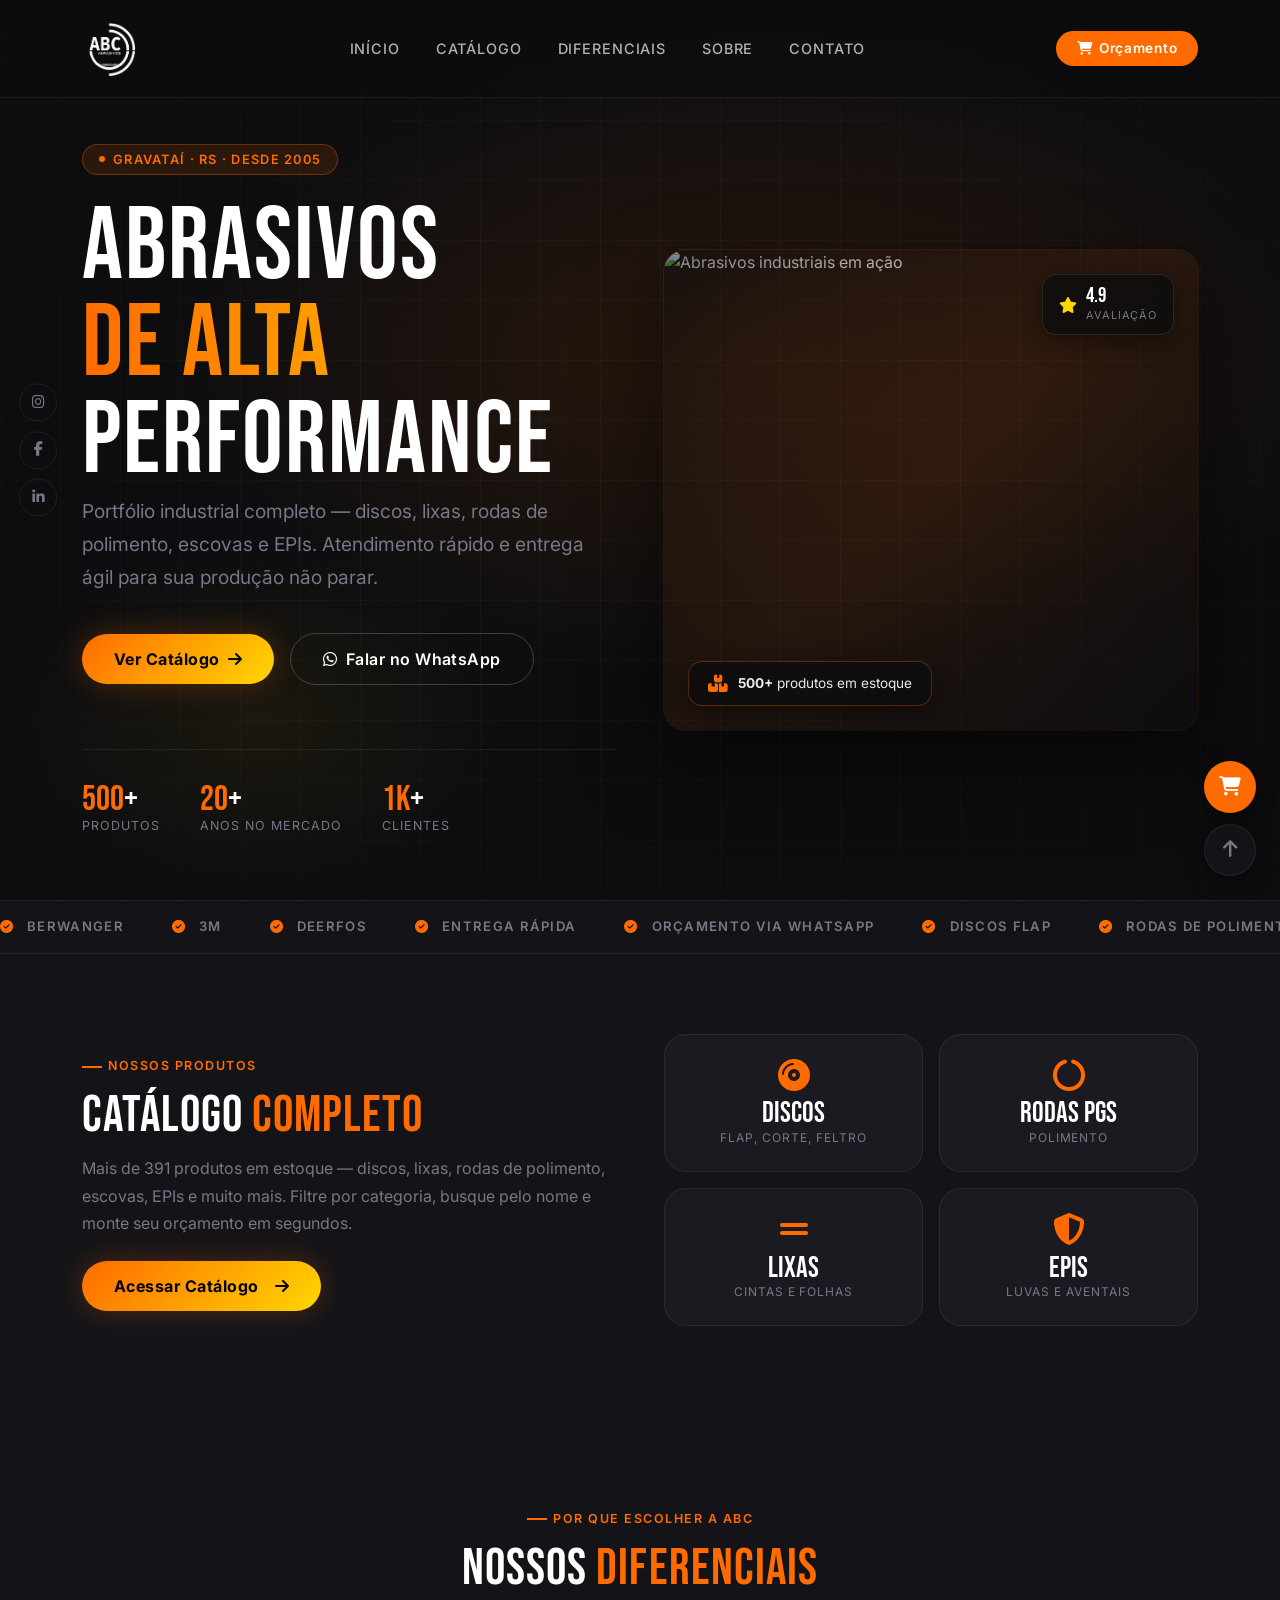
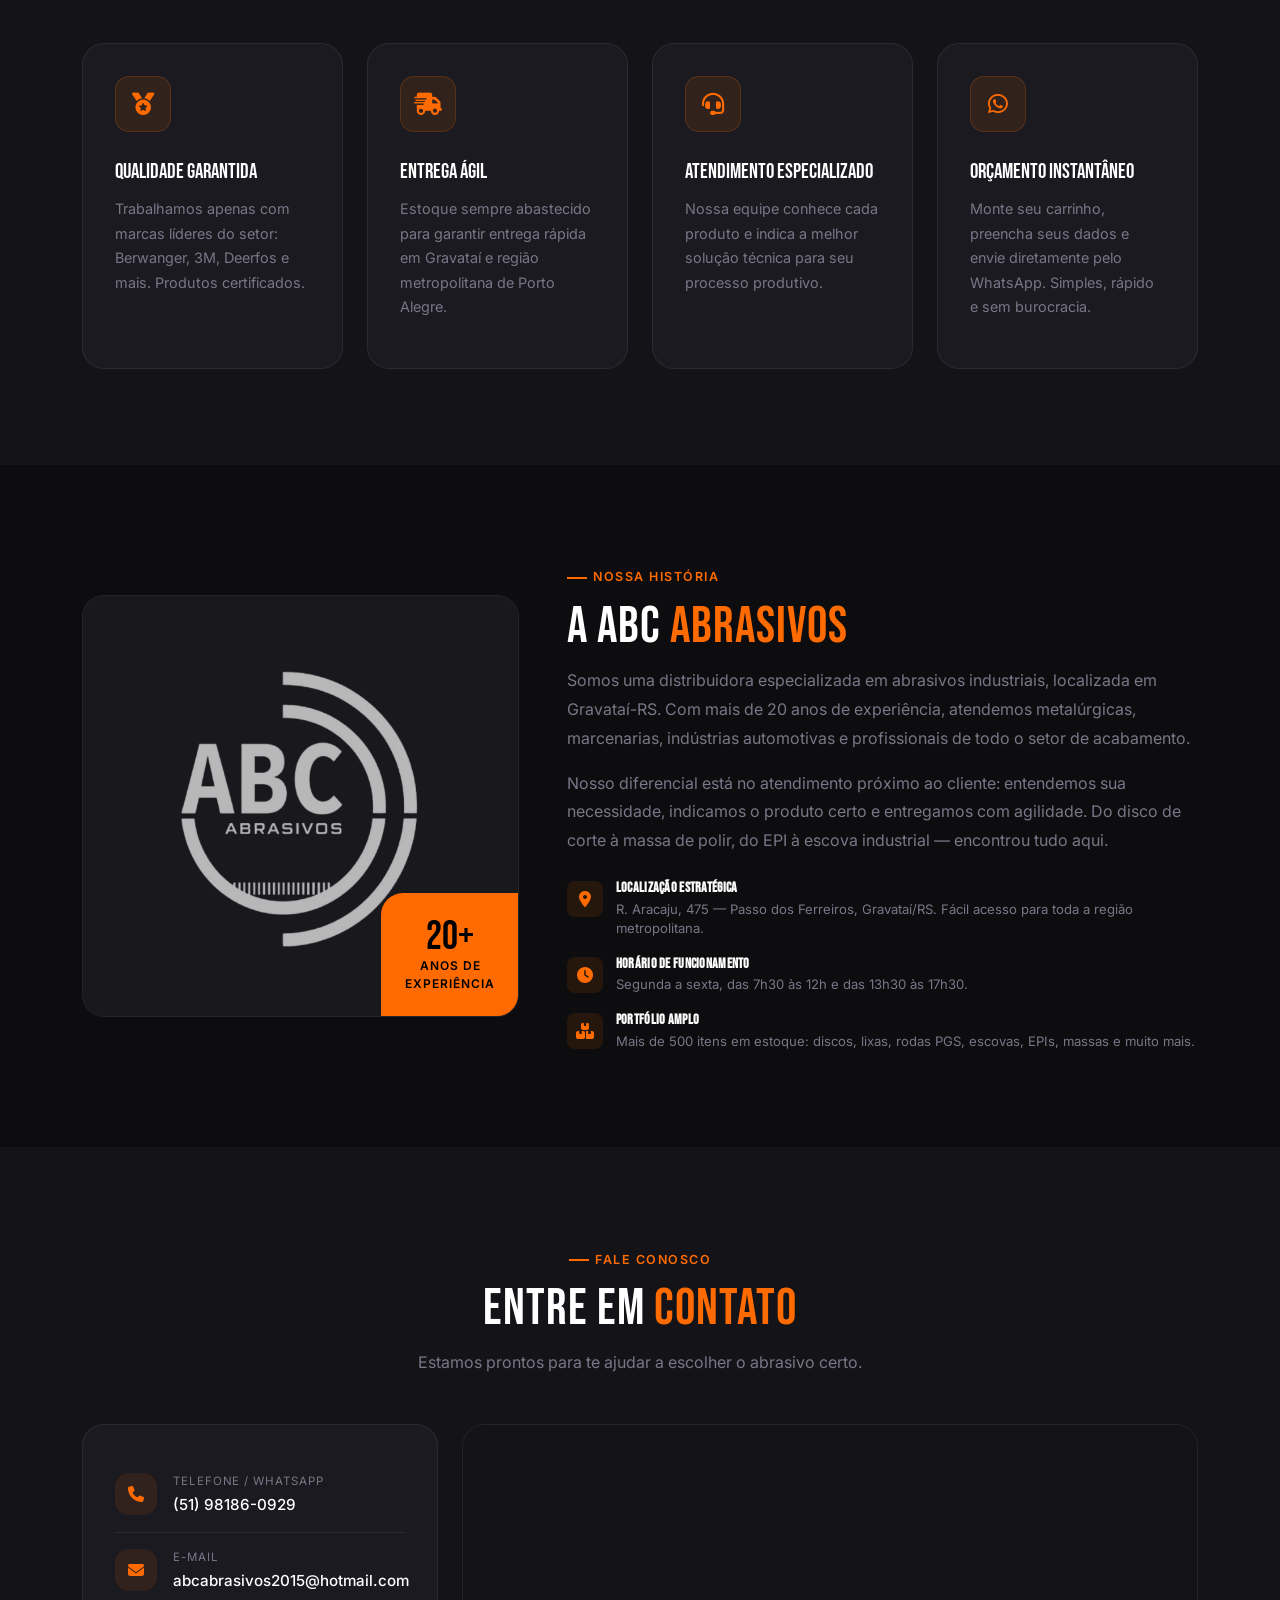
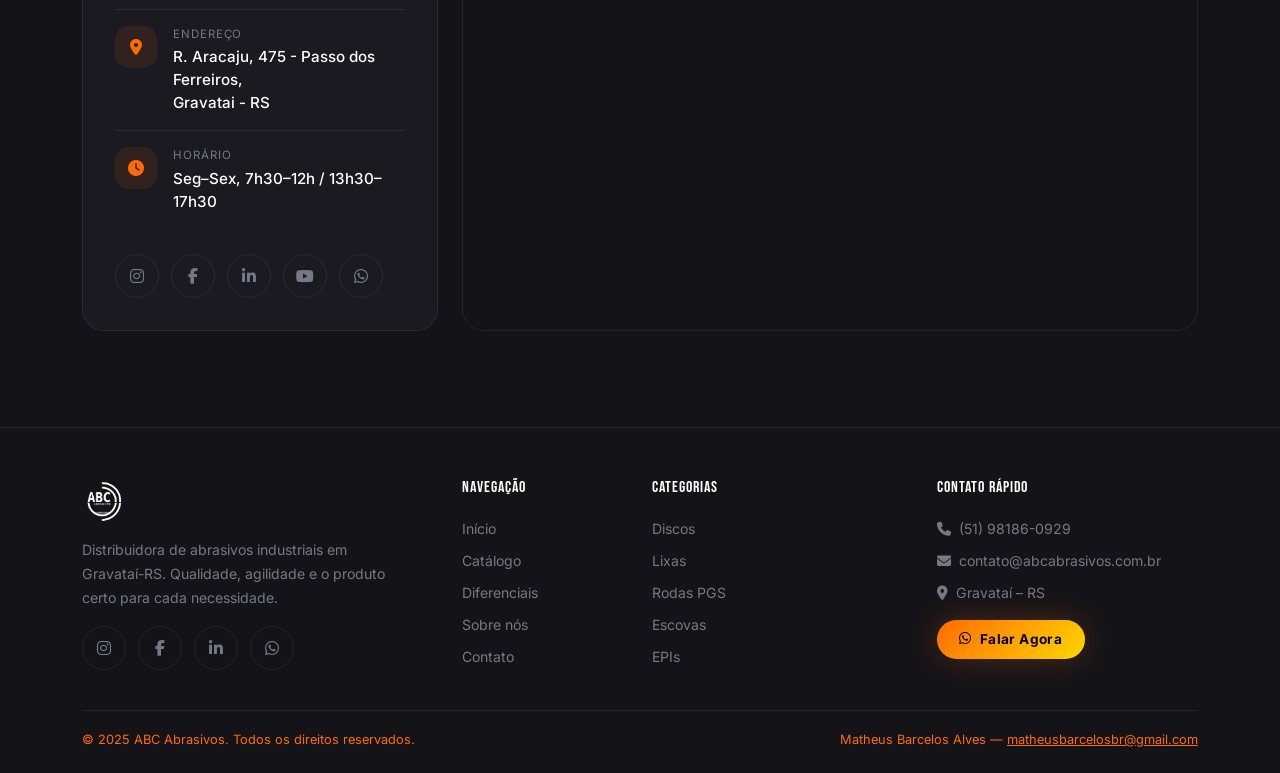
==== commit 030d511a: "up" ====
--- a/index.html
+++ b/index.html
@@ -123,10 +123,6 @@
         </div>
     </div>
 
-    <div class="hero-scroll">
-        <span>scroll</span>
-        <div class="scroll-line"></div>
-    </div>
 </section>
 
 <!-- ============================================================
--- a/css/style.css
+++ b/css/style.css
@@ -692,7 +692,7 @@
 }
 .product-card:hover .product-img-wrap::after { opacity: 1; }
 .product-img-wrap img {
-    width: 100%; height: 100%;
+    width: 145px; height: 145px;
     object-fit: contain;
     filter: drop-shadow(0 4px 10px rgba(0,0,0,0.4));
 }
